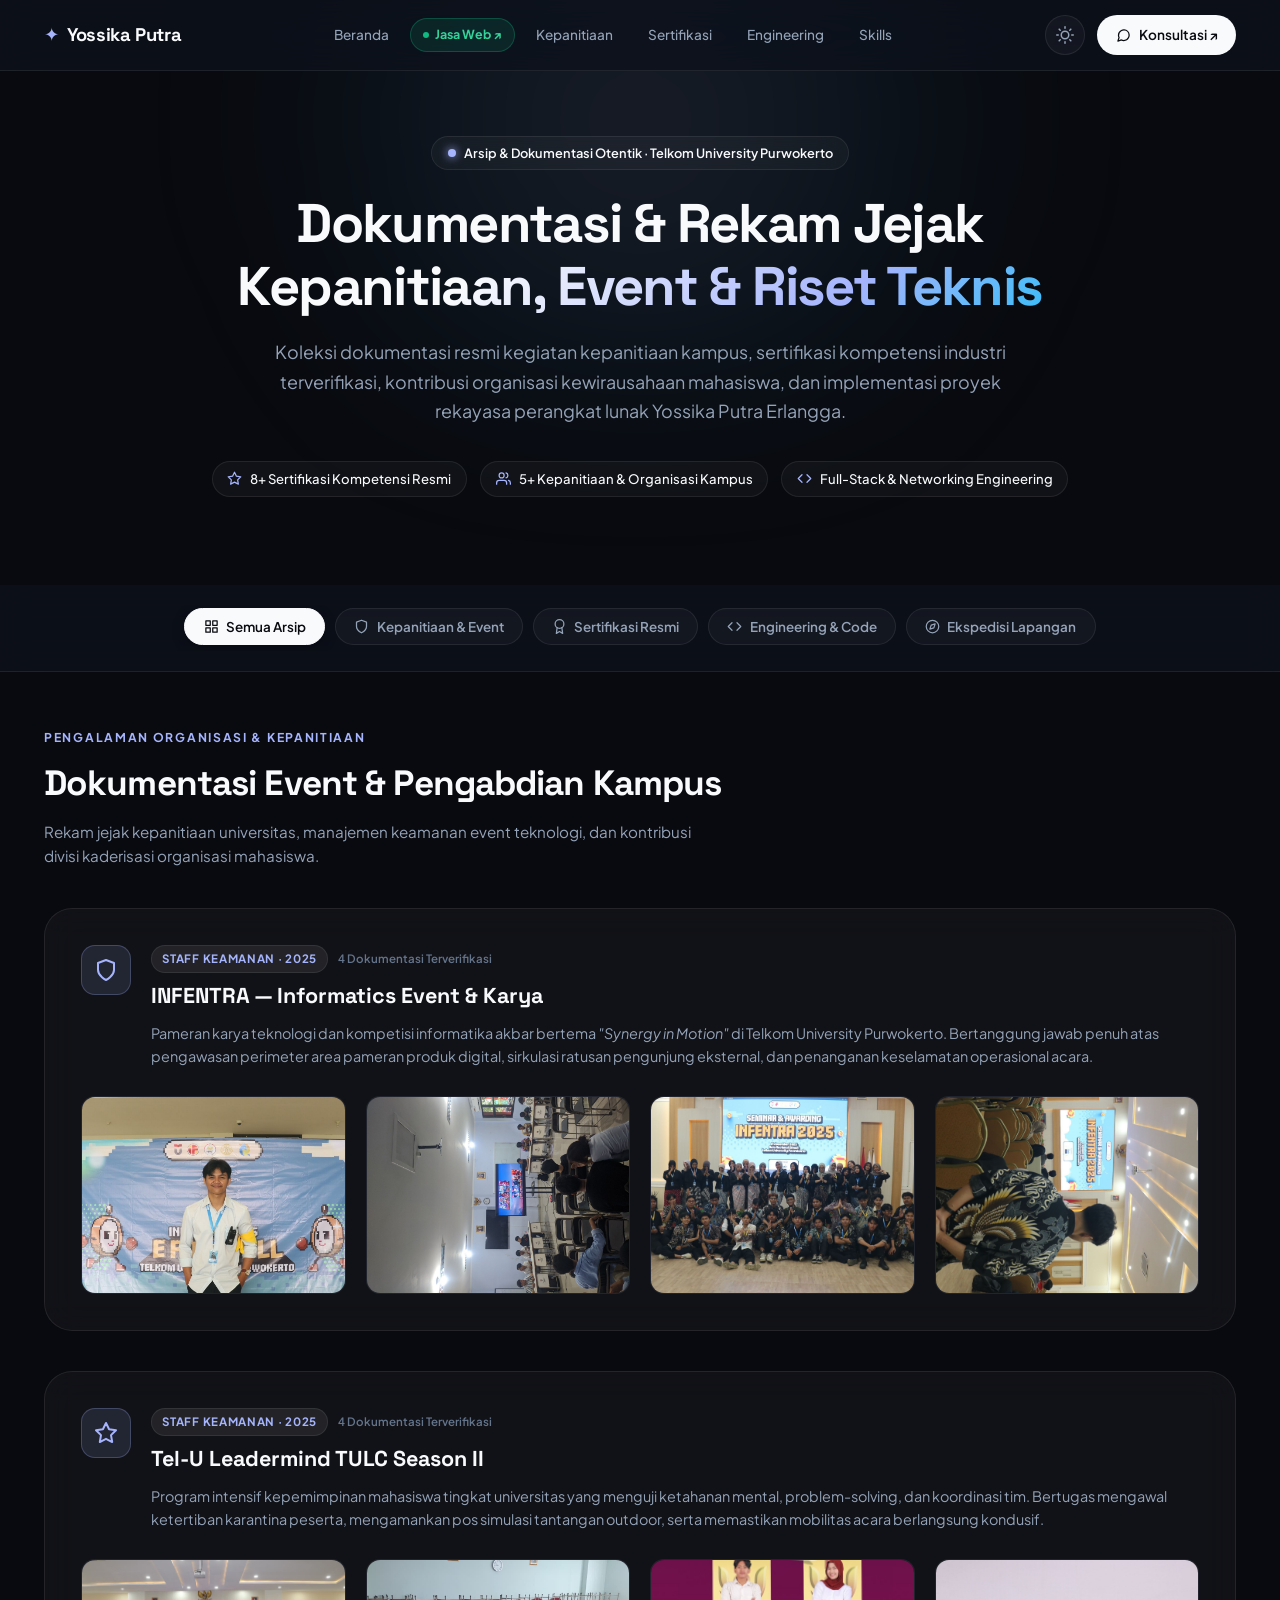
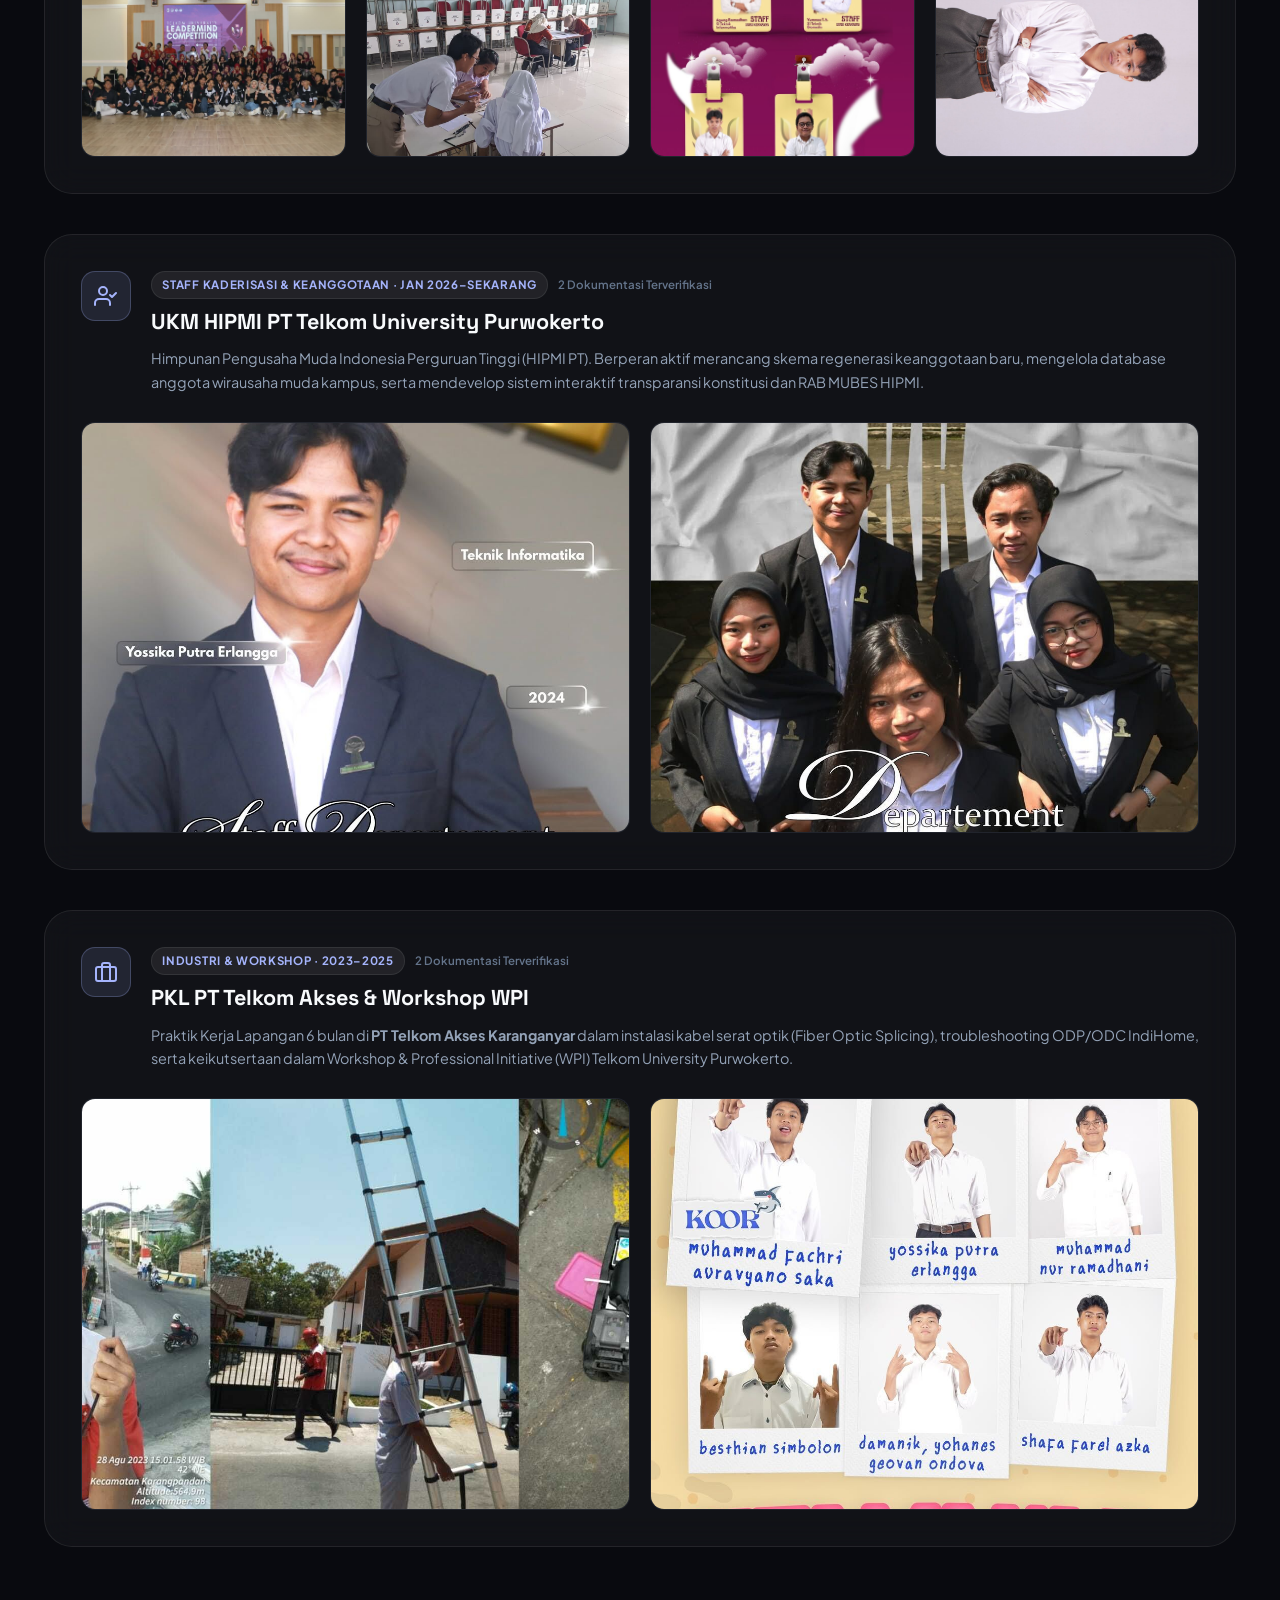
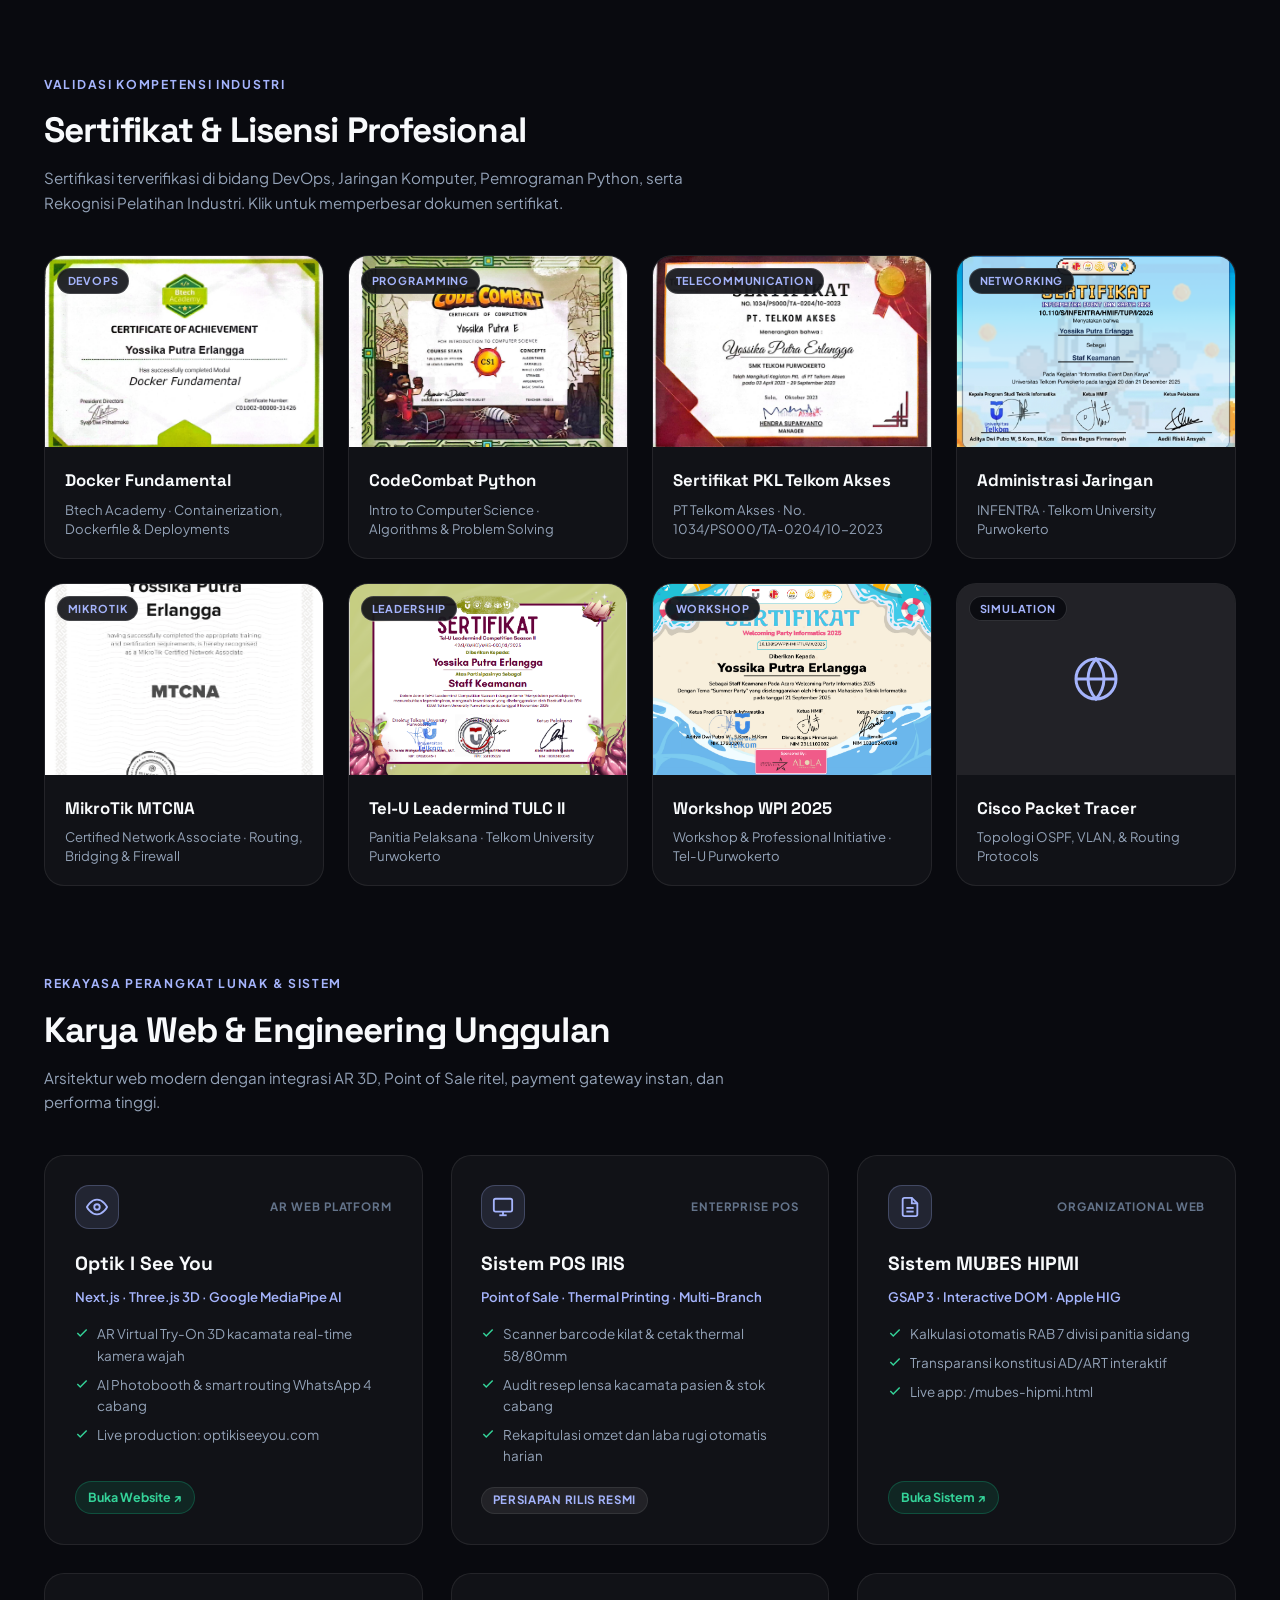
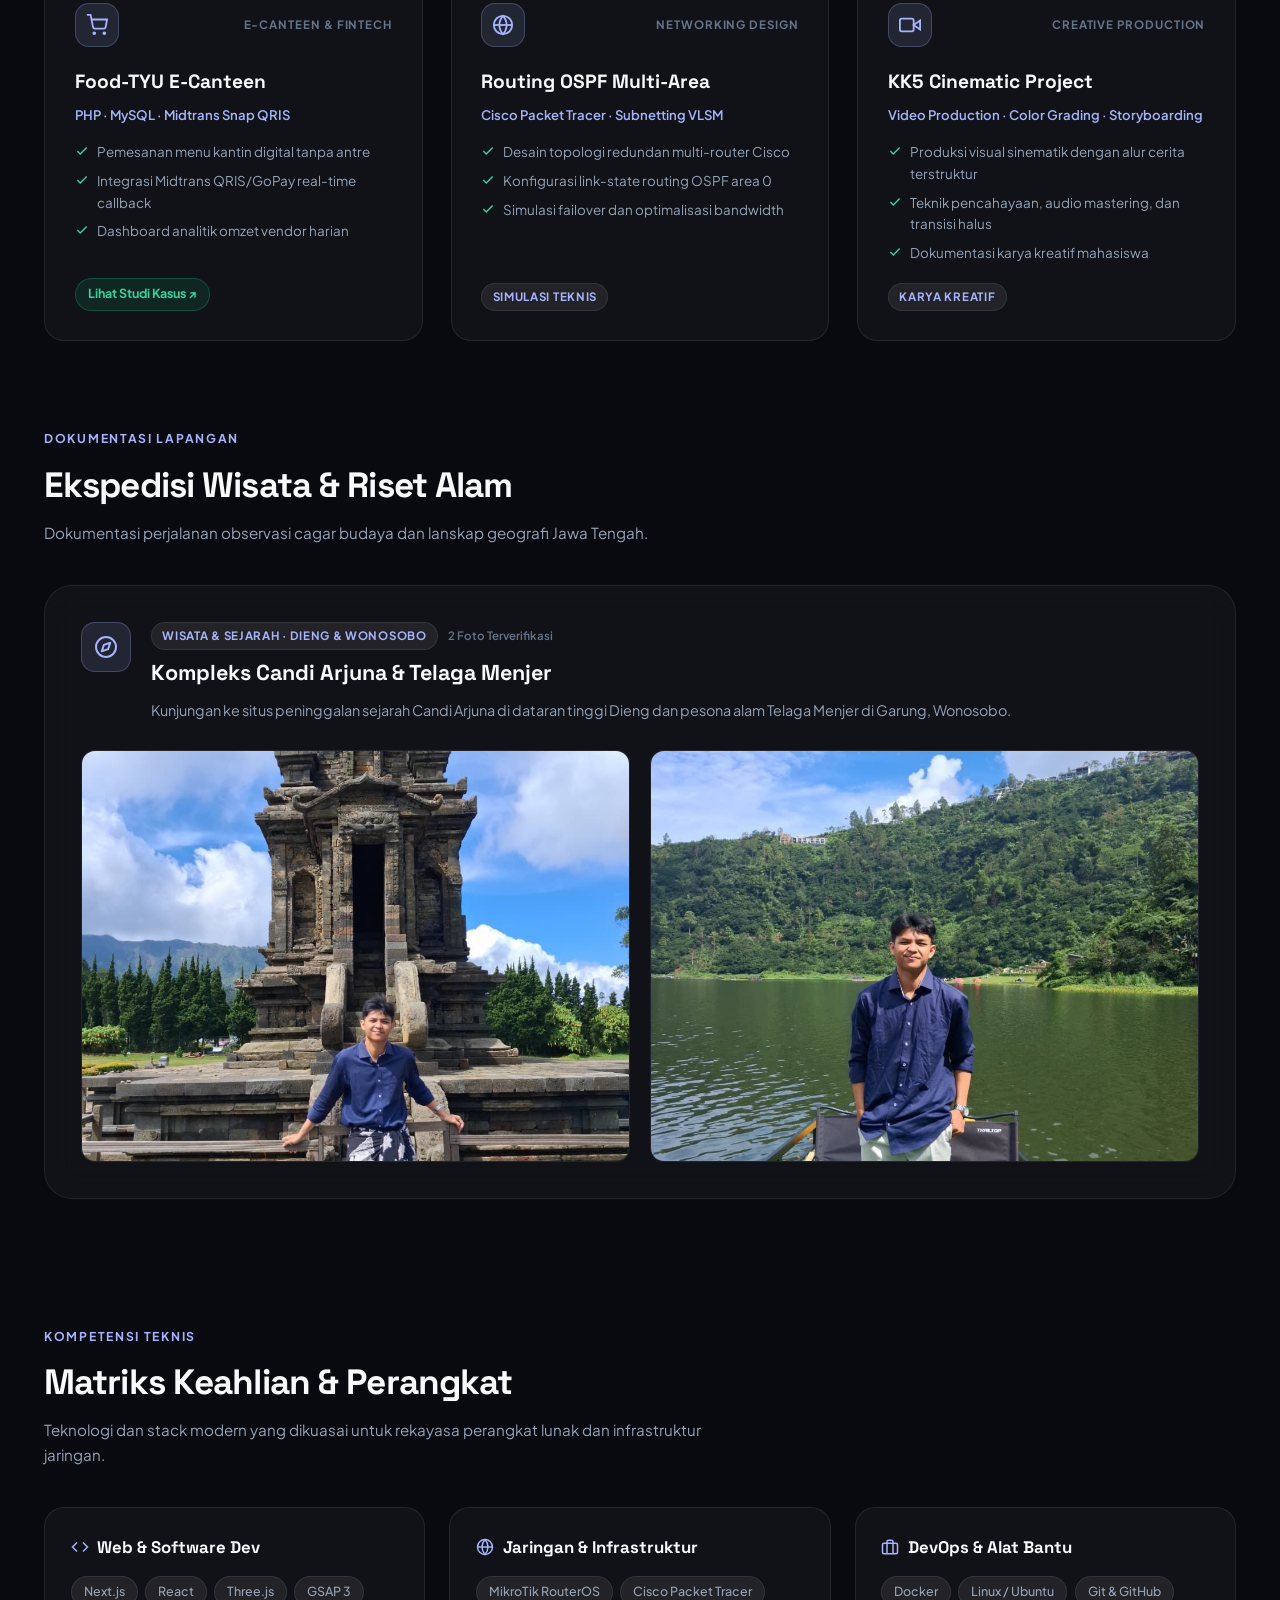
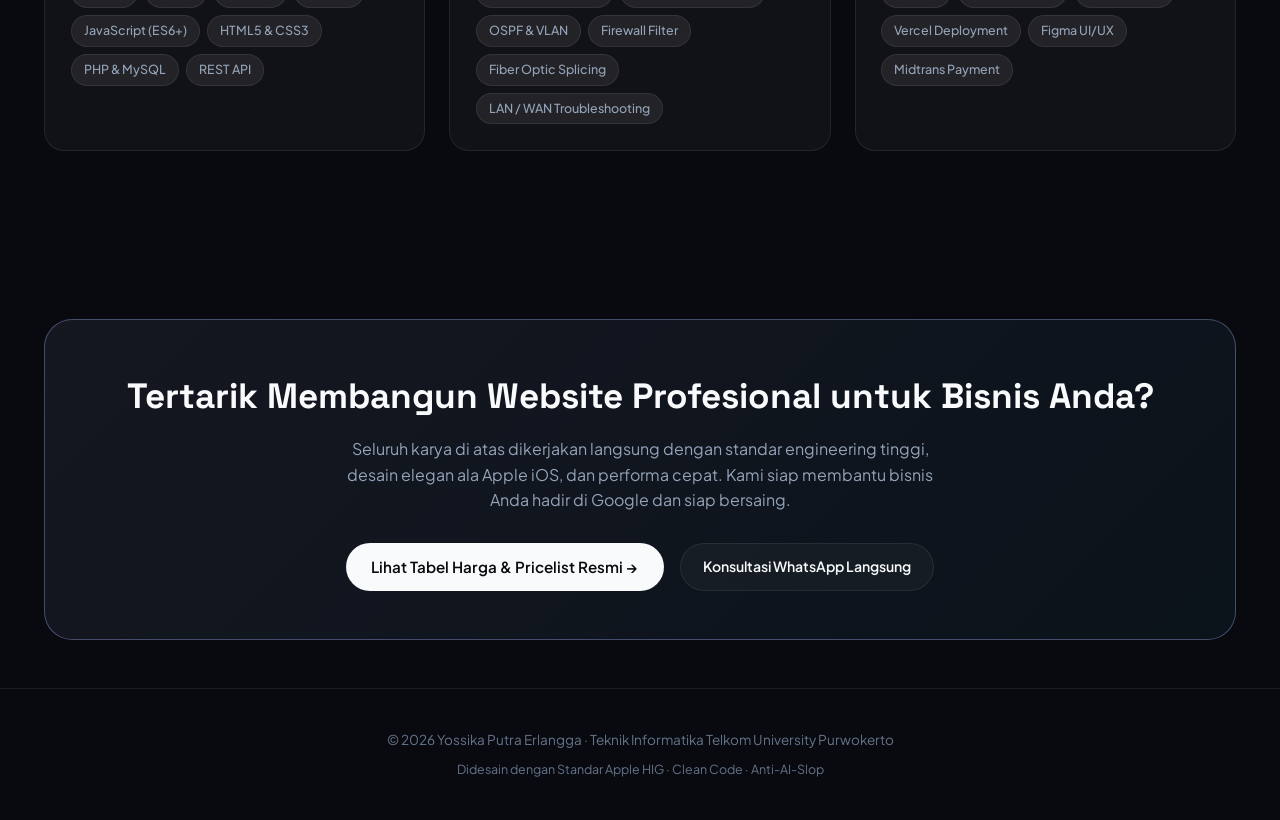
==== dokumentasi/index.html @ 41b0c0a9 "push" ====
<!DOCTYPE html>
<html lang="id" data-theme="dark">
<head>
  <meta charset="UTF-8">
  <meta name="viewport" content="width=device-width, initial-scale=1.0">
  <title>Dokumentasi &amp; Arsip Resmi | Yossika Putra Erlangga</title>
  <meta name="description" content="Dokumentasi resmi, arsip kepanitiaan kampus, sertifikasi kompetensi industri, dan implementasi rekayasa sistem oleh Yossika Putra Erlangga - Mahasiswa Teknik Informatika Telkom University Purwokerto.">
  <meta name="author" content="Yossika Putra Erlangga">
  <meta name="robots" content="index, follow">
  <link rel="canonical" href="https://yossikaputra.my.id/dokumentasi">

  <!-- Open Graph & Social Cards -->
  <meta property="og:type" content="website">
  <meta property="og:url" content="https://yossikaputra.my.id/dokumentasi">
  <meta property="og:title" content="Dokumentasi &amp; Arsip Resmi | Yossika Putra Erlangga">
  <meta property="og:description" content="Rekam jejak otentik kepanitiaan universitas, sertifikasi kompetensi, dan rekayasa perangkat lunak berstandar Apple UI/UX.">
  <meta property="og:image" content="https://yossikaputra.my.id/assets/img/FOTO%20JAS%20FRESH.jpeg">
  <meta name="theme-color" content="#090a0f">

  <!-- Apple Touch & Favicons -->
  <link rel="icon" type="image/x-icon" href="/favicon.ico">
  <link rel="apple-touch-icon" sizes="180x180" href="/apple-touch-icon.png">

  <!-- Typography: Plus Jakarta Sans & Space Grotesk -->
  <link rel="preconnect" href="https://fonts.googleapis.com">
  <link rel="preconnect" href="https://fonts.gstatic.com" crossorigin>
  <link href="https://fonts.googleapis.com/css2?family=Plus+Jakarta+Sans:ital,wght@0,300;0,400;0,500;0,600;0,700;0,800;1,400&family=Space+Grotesk:wght@500;600;700&display=swap" rel="stylesheet">

  <!-- External GSAP for Apple-standard fluid animations -->
  <script src="https://cdnjs.cloudflare.com/ajax/libs/gsap/3.12.5/gsap.min.js" defer></script>
  <script src="https://cdnjs.cloudflare.com/ajax/libs/gsap/3.12.5/ScrollTrigger.min.js" defer></script>

  <style>
    /* ════ APPLE HIG DESIGN SYSTEM ════ */
    :root {
      --bg: #090a0f;
      --bg-surface: #0e111a;
      --surface-card: rgba(255, 255, 255, 0.035);
      --surface-hover: rgba(255, 255, 255, 0.07);
      --surface-glass: rgba(14, 17, 26, 0.78);
      --border: rgba(255, 255, 255, 0.08);
      --border-hover: rgba(165, 180, 252, 0.35);
      --text-primary: #f8fafc;
      --text-muted: #94a3b8;
      --text-dim: #64748b;
      --accent: #a5b4fc;
      --accent-dim: #818cf8;
      --accent-subtle: rgba(165, 180, 252, 0.12);
      --cyan: #38bdf8;
      --green: #34d399;
      --font-main: 'Plus Jakarta Sans', system-ui, -apple-system, sans-serif;
      --font-display: 'Space Grotesk', var(--font-main);
      --radius-sm: 8px;
      --radius-md: 14px;
      --radius-lg: 20px;
      --radius-xl: 28px;
      --radius-full: 9999px;
      --shadow-glass: 0 12px 36px -8px rgba(0, 0, 0, 0.45);
      --transition: 0.28s cubic-bezier(0.16, 1, 0.3, 1);
    }

    [data-theme="light"] {
      --bg: #f8fafc;
      --bg-surface: #f1f5f9;
      --surface-card: rgba(255, 255, 255, 0.82);
      --surface-hover: rgba(255, 255, 255, 0.95);
      --surface-glass: rgba(248, 250, 252, 0.85);
      --border: rgba(15, 23, 42, 0.08);
      --border-hover: rgba(99, 102, 241, 0.35);
      --text-primary: #0f172a;
      --text-muted: #475569;
      --text-dim: #94a3b8;
      --accent: #6366f1;
      --accent-dim: #4f46e5;
      --accent-subtle: rgba(99, 102, 241, 0.08);
      --cyan: #0284c7;
      --green: #059669;
      --shadow-glass: 0 12px 36px -8px rgba(15, 23, 42, 0.08);
    }

    *, *::before, *::after {
      box-sizing: border-box;
      margin: 0;
      padding: 0;
    }

    html {
      scroll-behavior: smooth;
      -webkit-text-size-adjust: 100%;
    }

    body {
      font-family: var(--font-main);
      background-color: var(--bg);
      color: var(--text-primary);
      line-height: 1.6;
      -webkit-font-smoothing: antialiased;
      -moz-osx-font-smoothing: grayscale;
      overflow-x: hidden;
      min-height: 100vh;
      position: relative;
    }

    /* Ambient Glow Mesh */
    .ambient-glow {
      position: fixed;
      top: -20%;
      left: 50%;
      transform: translateX(-50%);
      width: 1000px;
      height: 600px;
      background: radial-gradient(circle at center, rgba(165, 180, 252, 0.12) 0%, rgba(56, 189, 248, 0.06) 40%, transparent 70%);
      filter: blur(80px);
      pointer-events: none;
      z-index: 0;
    }

    .container {
      max-width: 1240px;
      margin: 0 auto;
      padding: 0 1.5rem;
      position: relative;
      z-index: 1;
    }

    /* ════ APPLE FROSTED NAVBAR ════ */
    .nav-header {
      position: fixed;
      top: 0;
      left: 0;
      right: 0;
      z-index: 100;
      background: var(--surface-glass);
      backdrop-filter: blur(20px) saturate(180%);
      -webkit-backdrop-filter: blur(20px) saturate(180%);
      border-bottom: 1px solid var(--border);
      transition: background var(--transition), border-color var(--transition);
    }

    .nav-inner {
      display: flex;
      align-items: center;
      justify-content: space-between;
      height: 70px;
    }

    .nav-brand {
      display: inline-flex;
      align-items: center;
      gap: 0.5rem;
      font-family: var(--font-display);
      font-weight: 700;
      font-size: 1.15rem;
      color: var(--text-primary);
      text-decoration: none;
      letter-spacing: -0.02em;
    }

    .nav-brand-sparkle {
      color: var(--accent);
      animation: pulseSparkle 3s ease-in-out infinite;
    }

    @keyframes pulseSparkle {
      0%, 100% { transform: scale(1); opacity: 0.8; }
      50% { transform: scale(1.2); opacity: 1; }
    }

    .nav-menu {
      display: flex;
      align-items: center;
      gap: 0.4rem;
      list-style: none;
    }

    .nav-link {
      display: inline-flex;
      align-items: center;
      gap: 0.4rem;
      padding: 0.5rem 0.9rem;
      font-size: 0.85rem;
      font-weight: 500;
      color: var(--text-muted);
      text-decoration: none;
      border-radius: var(--radius-full);
      transition: all var(--transition);
    }

    .nav-link:hover {
      color: var(--text-primary);
      background: var(--surface-hover);
    }

    .nav-link.active {
      color: var(--text-primary);
      background: var(--surface-hover);
      font-weight: 600;
    }

    .nav-jasa-pill {
      display: inline-flex;
      align-items: center;
      gap: 0.4rem;
      padding: 0.35rem 0.75rem;
      font-size: 0.78rem;
      font-weight: 700;
      border-radius: var(--radius-full);
      background: rgba(16, 185, 129, 0.12);
      border: 1px solid rgba(16, 185, 129, 0.28);
      color: #34d399;
      text-decoration: none;
      transition: all var(--transition);
    }

    .nav-jasa-pill:hover {
      background: rgba(16, 185, 129, 0.2);
      transform: translateY(-1px);
    }

    .nav-actions {
      display: flex;
      align-items: center;
      gap: 0.75rem;
    }

    .icon-btn {
      width: 40px;
      height: 40px;
      border-radius: var(--radius-full);
      background: var(--surface-card);
      border: 1px solid var(--border);
      color: var(--text-muted);
      display: flex;
      align-items: center;
      justify-content: center;
      cursor: pointer;
      transition: all var(--transition);
    }

    .icon-btn:hover {
      color: var(--text-primary);
      border-color: var(--border-hover);
      background: var(--surface-hover);
    }

    .btn-cta {
      display: inline-flex;
      align-items: center;
      gap: 0.5rem;
      padding: 0.55rem 1.15rem;
      font-size: 0.85rem;
      font-weight: 600;
      border-radius: var(--radius-full);
      background: var(--text-primary);
      color: var(--bg);
      text-decoration: none;
      transition: all var(--transition);
      white-space: nowrap;
    }

    .btn-cta:hover {
      opacity: 0.9;
      transform: translateY(-1px);
      box-shadow: 0 4px 14px rgba(0, 0, 0, 0.2);
    }

    .hamburger {
      display: none;
      width: 40px;
      height: 40px;
      border-radius: var(--radius-full);
      background: var(--surface-card);
      border: 1px solid var(--border);
      color: var(--text-primary);
      align-items: center;
      justify-content: center;
      cursor: pointer;
    }

    /* ════ HERO SECTION ════ */
    .doc-hero {
      padding: 8.5rem 0 3.5rem;
      text-align: center;
      position: relative;
    }

    .badge-pill {
      display: inline-flex;
      align-items: center;
      gap: 0.5rem;
      padding: 0.35rem 0.95rem;
      border-radius: var(--radius-full);
      background: var(--surface-card);
      border: 1px solid var(--border);
      font-size: 0.8rem;
      font-weight: 600;
      color: var(--text-primary);
      margin-bottom: 1.4rem;
      backdrop-filter: blur(12px);
    }

    .badge-dot {
      width: 8px;
      height: 8px;
      border-radius: 50%;
      background: var(--accent);
      box-shadow: 0 0 10px var(--accent);
    }

    .doc-title {
      font-family: var(--font-display);
      font-size: clamp(2.2rem, 4.5vw, 3.4rem);
      font-weight: 800;
      line-height: 1.15;
      letter-spacing: -0.03em;
      color: var(--text-primary);
      margin-bottom: 1.25rem;
      max-width: 900px;
      margin-inline: auto;
    }

    .doc-title-gradient {
      background: linear-gradient(135deg, var(--text-primary) 30%, var(--accent) 75%, var(--cyan) 100%);
      -webkit-background-clip: text;
      -webkit-text-fill-color: transparent;
    }

    .doc-sub {
      font-size: clamp(0.98rem, 1.8vw, 1.12rem);
      color: var(--text-muted);
      max-width: 760px;
      margin: 0 auto 2.2rem;
      line-height: 1.65;
    }

    .doc-stats {
      display: flex;
      flex-wrap: wrap;
      justify-content: center;
      gap: 0.85rem;
      margin-bottom: 2rem;
    }

    .doc-stat-pill {
      display: inline-flex;
      align-items: center;
      gap: 0.5rem;
      padding: 0.4rem 0.9rem;
      border-radius: var(--radius-full);
      background: var(--surface-card);
      border: 1px solid var(--border);
      font-size: 0.82rem;
      color: var(--text-primary);
      font-weight: 500;
    }

    .doc-stat-pill svg {
      color: var(--accent);
    }

    /* ════ SEGMENTED FILTER CONTROLS (APPLE STYLE) ════ */
    .filter-section {
      position: sticky;
      top: 70px;
      z-index: 80;
      background: var(--surface-glass);
      backdrop-filter: blur(20px) saturate(180%);
      -webkit-backdrop-filter: blur(20px) saturate(180%);
      border-bottom: 1px solid var(--border);
      padding: 1.25rem 0;
      margin-bottom: 3.5rem;
    }

    .filter-wrapper {
      display: flex;
      gap: 0.6rem;
      overflow-x: auto;
      padding: 0.2rem 0.2rem 0.4rem;
      scrollbar-width: none;
      -webkit-overflow-scrolling: touch;
      justify-content: center;
    }

    .filter-wrapper::-webkit-scrollbar {
      display: none;
    }

    .filter-tab {
      display: inline-flex;
      align-items: center;
      gap: 0.45rem;
      padding: 0.55rem 1.15rem;
      font-size: 0.84rem;
      font-weight: 600;
      border-radius: var(--radius-full);
      background: var(--surface-card);
      border: 1px solid var(--border);
      color: var(--text-muted);
      cursor: pointer;
      white-space: nowrap;
      transition: all var(--transition);
      font-family: inherit;
    }

    .filter-tab:hover {
      color: var(--text-primary);
      border-color: var(--border-hover);
      background: var(--surface-hover);
    }

    .filter-tab.active {
      background: var(--text-primary);
      color: var(--bg);
      border-color: var(--text-primary);
      box-shadow: 0 4px 14px rgba(0, 0, 0, 0.2);
    }

    .filter-tab svg {
      width: 15px;
      height: 15px;
    }

    /* ════ GALLERY & CARD SECTIONS ════ */
    .doc-section {
      padding-bottom: 5.5rem;
      scroll-margin-top: 140px;
    }

    .section-header {
      margin-bottom: 2.5rem;
    }

    .section-eyebrow {
      font-size: 0.76rem;
      font-weight: 700;
      letter-spacing: 0.14em;
      text-transform: uppercase;
      color: var(--accent);
      margin-bottom: 0.5rem;
      display: block;
    }

    .section-title {
      font-family: var(--font-display);
      font-size: clamp(1.65rem, 3vw, 2.2rem);
      font-weight: 800;
      color: var(--text-primary);
      letter-spacing: -0.025em;
      margin-bottom: 0.5rem;
    }

    .section-sub {
      font-size: 0.95rem;
      color: var(--text-muted);
      max-width: 680px;
    }

    /* Activity Block Container */
    .activity-card {
      background: var(--surface-card);
      border: 1px solid var(--border);
      border-radius: var(--radius-xl);
      padding: 2.25rem;
      margin-bottom: 2.5rem;
      transition: border-color var(--transition), box-shadow var(--transition);
      backdrop-filter: blur(16px);
      -webkit-backdrop-filter: blur(16px);
    }

    .activity-card:hover {
      border-color: var(--border-hover);
      box-shadow: var(--shadow-glass);
    }

    .activity-header {
      display: flex;
      align-items: flex-start;
      gap: 1.25rem;
      margin-bottom: 1.75rem;
      position: relative;
    }

    .activity-icon-box {
      width: 50px;
      height: 50px;
      border-radius: var(--radius-md);
      background: var(--accent-subtle);
      border: 1px solid rgba(165, 180, 252, 0.25);
      display: flex;
      align-items: center;
      justify-content: center;
      color: var(--accent);
      flex-shrink: 0;
    }

    .activity-meta {
      flex-grow: 1;
    }

    .activity-tag-row {
      display: flex;
      flex-wrap: wrap;
      align-items: center;
      gap: 0.6rem;
      margin-bottom: 0.4rem;
    }

    .activity-role-pill {
      font-size: 0.72rem;
      font-weight: 700;
      padding: 0.22rem 0.65rem;
      border-radius: var(--radius-full);
      background: var(--surface-hover);
      border: 1px solid var(--border);
      color: var(--accent);
      text-transform: uppercase;
      letter-spacing: 0.06em;
    }

    .activity-count-pill {
      font-size: 0.72rem;
      font-weight: 600;
      color: var(--text-dim);
      font-variant-numeric: tabular-nums;
    }

    .activity-title {
      font-family: var(--font-display);
      font-size: 1.35rem;
      font-weight: 800;
      color: var(--text-primary);
      margin-bottom: 0.5rem;
    }

    .activity-desc {
      font-size: 0.9rem;
      color: var(--text-muted);
      line-height: 1.6;
    }

    /* Photo Grid inside Activity */
    .photo-grid {
      display: grid;
      grid-template-columns: repeat(4, 1fr);
      gap: 1.25rem;
    }

    .photo-grid-2 {
      grid-template-columns: repeat(2, 1fr);
    }

    .photo-card {
      position: relative;
      border-radius: var(--radius-md);
      overflow: hidden;
      aspect-ratio: 4 / 3;
      background: var(--bg-surface);
      cursor: zoom-in;
      border: 1px solid var(--border);
      transition: transform var(--transition), border-color var(--transition);
    }

    .photo-card:hover {
      transform: translateY(-3px) scale(1.015);
      border-color: var(--border-hover);
    }

    .photo-card img {
      width: 100%;
      height: 100%;
      object-fit: cover;
      display: block;
      transition: transform 0.4s ease;
    }

    .photo-card:hover img {
      transform: scale(1.05);
    }

    .photo-overlay {
      position: absolute;
      inset: 0;
      background: linear-gradient(to top, rgba(9, 10, 15, 0.85) 0%, rgba(9, 10, 15, 0.2) 40%, transparent 100%);
      display: flex;
      flex-direction: column;
      justify-content: flex-end;
      padding: 0.85rem;
      opacity: 0;
      transition: opacity var(--transition);
    }

    .photo-card:hover .photo-overlay {
      opacity: 1;
    }

    .photo-label {
      font-size: 0.78rem;
      font-weight: 600;
      color: #ffffff;
      display: flex;
      align-items: center;
      gap: 0.4rem;
    }

    /* ════ CERTIFICATES GRID ════ */
    .cert-grid {
      display: grid;
      grid-template-columns: repeat(4, 1fr);
      gap: 1.5rem;
    }

    .cert-card {
      background: var(--surface-card);
      border: 1px solid var(--border);
      border-radius: var(--radius-lg);
      overflow: hidden;
      display: flex;
      flex-direction: column;
      transition: transform var(--transition), border-color var(--transition), box-shadow var(--transition);
      cursor: zoom-in;
    }

    .cert-card:hover {
      transform: translateY(-4px);
      border-color: var(--border-hover);
      box-shadow: var(--shadow-glass);
    }

    .cert-img-wrap {
      aspect-ratio: 16 / 11;
      background: var(--bg-surface);
      overflow: hidden;
      position: relative;
    }

    .cert-img-wrap img {
      width: 100%;
      height: 100%;
      object-fit: cover;
      display: block;
      transition: transform 0.4s ease;
    }

    .cert-card:hover .cert-img-wrap img {
      transform: scale(1.04);
    }

    .cert-badge {
      position: absolute;
      top: 0.75rem;
      left: 0.75rem;
      font-size: 0.68rem;
      font-weight: 700;
      padding: 0.2rem 0.6rem;
      border-radius: var(--radius-full);
      background: rgba(9, 10, 15, 0.88);
      backdrop-filter: blur(10px);
      border: 1px solid rgba(255, 255, 255, 0.15);
      color: var(--accent);
      text-transform: uppercase;
      letter-spacing: 0.08em;
    }

    .cert-body {
      padding: 1.25rem;
      display: flex;
      flex-direction: column;
      flex-grow: 1;
    }

    .cert-title {
      font-family: var(--font-display);
      font-size: 1.05rem;
      font-weight: 700;
      color: var(--text-primary);
      margin-bottom: 0.35rem;
    }

    .cert-issuer {
      font-size: 0.82rem;
      color: var(--text-muted);
      line-height: 1.45;
    }

    /* ════ TECHNICAL PROJECTS GRID ════ */
    .project-grid {
      display: grid;
      grid-template-columns: repeat(3, 1fr);
      gap: 1.75rem;
    }

    .proj-card {
      background: var(--surface-card);
      border: 1px solid var(--border);
      border-radius: var(--radius-lg);
      padding: 1.85rem;
      display: flex;
      flex-direction: column;
      transition: all var(--transition);
    }

    .proj-card:hover {
      transform: translateY(-4px);
      border-color: var(--border-hover);
      box-shadow: var(--shadow-glass);
    }

    .proj-top {
      display: flex;
      align-items: center;
      justify-content: space-between;
      margin-bottom: 1.25rem;
    }

    .proj-icon-box {
      width: 44px;
      height: 44px;
      border-radius: var(--radius-md);
      background: var(--accent-subtle);
      border: 1px solid rgba(165, 180, 252, 0.25);
      display: flex;
      align-items: center;
      justify-content: center;
      color: var(--accent);
    }

    .proj-category {
      font-size: 0.72rem;
      font-weight: 700;
      text-transform: uppercase;
      letter-spacing: 0.08em;
      color: var(--text-dim);
    }

    .proj-title {
      font-family: var(--font-display);
      font-size: 1.2rem;
      font-weight: 800;
      color: var(--text-primary);
      margin-bottom: 0.4rem;
    }

    .proj-meta {
      font-size: 0.82rem;
      color: var(--accent);
      margin-bottom: 1rem;
      font-weight: 600;
    }

    .proj-bullets {
      list-style: none;
      padding: 0;
      margin: 0 0 1.25rem 0;
      display: flex;
      flex-direction: column;
      gap: 0.45rem;
      font-size: 0.84rem;
      color: var(--text-muted);
      flex-grow: 1;
    }

    .proj-bullet-item {
      display: flex;
      align-items: flex-start;
      gap: 0.5rem;
    }

    .proj-bullet-item svg {
      color: var(--green);
      flex-shrink: 0;
      margin-top: 3px;
    }

    /* ════ SKILLS MATRIX ════ */
    .skills-grid {
      display: grid;
      grid-template-columns: repeat(3, 1fr);
      gap: 1.5rem;
    }

    .skill-card {
      background: var(--surface-card);
      border: 1px solid var(--border);
      border-radius: var(--radius-lg);
      padding: 1.6rem;
    }

    .skill-card-title {
      font-family: var(--font-display);
      font-size: 1.05rem;
      font-weight: 700;
      color: var(--text-primary);
      margin-bottom: 1rem;
      display: flex;
      align-items: center;
      gap: 0.55rem;
    }

    .skill-card-title svg {
      color: var(--accent);
    }

    .skill-tags {
      display: flex;
      flex-wrap: wrap;
      gap: 0.45rem;
    }

    .skill-tag {
      font-size: 0.78rem;
      font-weight: 500;
      padding: 0.3rem 0.75rem;
      border-radius: var(--radius-full);
      background: var(--surface-hover);
      border: 1px solid var(--border);
      color: var(--text-muted);
      transition: all var(--transition);
    }

    .skill-tag:hover {
      color: var(--text-primary);
      border-color: var(--border-hover);
    }

    /* ════ BOTTOM CROSS-PROMOTION / CTA ════ */
    .cta-banner {
      margin: 5rem 0 3rem;
      background: linear-gradient(135deg, rgba(165, 180, 252, 0.08) 0%, rgba(56, 189, 248, 0.05) 100%);
      border: 1px solid var(--border-hover);
      border-radius: var(--radius-xl);
      padding: 3rem 2.5rem;
      text-align: center;
      position: relative;
      overflow: hidden;
    }

    .cta-banner-title {
      font-family: var(--font-display);
      font-size: clamp(1.6rem, 3vw, 2.2rem);
      font-weight: 800;
      color: var(--text-primary);
      margin-bottom: 0.75rem;
    }

    .cta-banner-desc {
      font-size: 1rem;
      color: var(--text-muted);
      max-width: 620px;
      margin: 0 auto 1.85rem;
      line-height: 1.6;
    }

    .cta-banner-actions {
      display: flex;
      flex-wrap: wrap;
      justify-content: center;
      gap: 1rem;
    }

    .btn-secondary {
      display: inline-flex;
      align-items: center;
      gap: 0.5rem;
      padding: 0.7rem 1.4rem;
      font-size: 0.88rem;
      font-weight: 600;
      border-radius: var(--radius-full);
      background: var(--surface-card);
      border: 1px solid var(--border);
      color: var(--text-primary);
      text-decoration: none;
      transition: all var(--transition);
    }

    .btn-secondary:hover {
      background: var(--surface-hover);
      border-color: var(--border-hover);
    }

    /* ════ LIGHTBOX MODAL (APPLE STYLE) ════ */
    .lightbox-modal {
      position: fixed;
      inset: 0;
      z-index: 9999;
      background: rgba(9, 10, 15, 0.92);
      backdrop-filter: blur(16px);
      -webkit-backdrop-filter: blur(16px);
      display: none;
      align-items: center;
      justify-content: center;
      padding: 1.5rem;
      opacity: 0;
      transition: opacity 0.25s ease;
    }

    .lightbox-modal.active {
      display: flex;
      opacity: 1;
    }

    .lightbox-content {
      position: relative;
      max-width: 90vw;
      max-height: 88vh;
      display: flex;
      flex-direction: column;
      align-items: center;
    }

    .lightbox-img {
      max-width: 100%;
      max-height: 80vh;
      object-fit: contain;
      border-radius: var(--radius-md);
      box-shadow: 0 25px 60px rgba(0, 0, 0, 0.6);
      border: 1px solid var(--border);
    }

    .lightbox-caption {
      margin-top: 1rem;
      font-size: 0.88rem;
      color: var(--text-primary);
      text-align: center;
      font-weight: 500;
    }

    .lightbox-close-btn {
      position: absolute;
      top: -3rem;
      right: 0;
      width: 40px;
      height: 40px;
      border-radius: var(--radius-full);
      background: rgba(255, 255, 255, 0.12);
      border: 1px solid rgba(255, 255, 255, 0.2);
      color: #ffffff;
      display: flex;
      align-items: center;
      justify-content: center;
      cursor: pointer;
      transition: all var(--transition);
    }

    .lightbox-close-btn:hover {
      background: rgba(255, 255, 255, 0.25);
      transform: scale(1.05);
    }

    /* ════ FOOTER ════ */
    .site-footer {
      border-top: 1px solid var(--border);
      padding: 2.5rem 0;
      text-align: center;
      color: var(--text-dim);
      font-size: 0.85rem;
    }

    .footer-inner {
      display: flex;
      flex-direction: column;
      align-items: center;
      gap: 0.6rem;
    }

    /* ════ RESPONSIVE BREAKPOINTS ════ */
    @media (max-width: 1024px) {
      .cert-grid {
        grid-template-columns: repeat(2, 1fr);
      }
      .project-grid {
        grid-template-columns: repeat(2, 1fr);
      }
      .skills-grid {
        grid-template-columns: repeat(2, 1fr);
      }
      .photo-grid {
        grid-template-columns: repeat(2, 1fr);
      }
    }

    @media (max-width: 768px) {
      .hamburger {
        display: flex;
      }
      .nav-menu {
        display: none;
        position: absolute;
        top: 70px;
        left: 0;
        right: 0;
        background: var(--bg-surface);
        border-bottom: 1px solid var(--border);
        flex-direction: column;
        padding: 1.25rem;
        gap: 0.5rem;
      }
      .nav-menu.open {
        display: flex;
      }
      .filter-wrapper {
        justify-content: flex-start;
      }
      .cert-grid {
        grid-template-columns: 1fr;
      }
      .project-grid {
        grid-template-columns: 1fr;
      }
      .skills-grid {
        grid-template-columns: 1fr;
      }
      .photo-grid {
        grid-template-columns: 1fr;
      }
      .photo-grid-2 {
        grid-template-columns: 1fr;
      }
      .activity-card {
        padding: 1.5rem;
      }
      .activity-header {
        flex-direction: column;
      }
    }
  </style>
</head>

<body>
  <!-- Ambient background glow -->
  <div class="ambient-glow" aria-hidden="true"></div>

  <!-- ════ HEADER / NAVBAR ════ -->
  <header class="nav-header">
    <div class="container nav-inner">
      <a href="/" class="nav-brand" aria-label="Kembali ke Beranda Yossika Putra">
        <span class="nav-brand-sparkle">✦</span> Yossika Putra
      </a>

      <nav>
        <ul class="nav-menu" id="navMenu">
          <li><a href="/" class="nav-link">Beranda</a></li>
          <li><a href="/jasa" class="nav-jasa-pill"><span style="width:6px;height:6px;border-radius:50%;background:#10b981;display:inline-block;"></span> Jasa Web ↗</a></li>
          <li><a href="#kegiatan" class="nav-link">Kepanitiaan</a></li>
          <li><a href="#sertifikat" class="nav-link">Sertifikasi</a></li>
          <li><a href="#projects" class="nav-link">Engineering</a></li>
          <li><a href="#skills" class="nav-link">Skills</a></li>
        </ul>
      </nav>

      <div class="nav-actions">
        <button id="themeToggleBtn" class="icon-btn" aria-label="Ganti Tema">
          <svg width="18" height="18" viewBox="0 0 24 24" fill="none" stroke="currentColor" stroke-width="2" stroke-linecap="round" stroke-linejoin="round"><path d="M21 12.79A9 9 0 1 1 11.21 3 7 7 0 0 0 21 12.79z"></path></svg>
        </button>
        <a href="https://wa.me/6287778683766?text=Halo%20Yossika,%20saya%20melihat%20halaman%20dokumentasi%20dan%20ingin%20konsultasi..." target="_blank" rel="noopener" class="btn-cta">
          <svg width="15" height="15" viewBox="0 0 24 24" fill="none" stroke="currentColor" stroke-width="2" stroke-linecap="round" stroke-linejoin="round"><path d="M21 11.5a8.38 8.38 0 0 1-.9 3.8 8.5 8.5 0 0 1-7.6 4.7 8.38 8.38 0 0 1-3.8-.9L3 21l1.9-5.7a8.38 8.38 0 0 1-.9-3.8 8.5 8.5 0 0 1 4.7-7.6 8.38 8.38 0 0 1 3.8-.9h.5a8.48 8.48 0 0 1 8 8v.5z"></path></svg>
          Konsultasi ↗
        </a>
        <button id="hamburgerBtn" class="hamburger" aria-label="Buka Menu Navigasi">
          <svg width="20" height="20" viewBox="0 0 24 24" fill="none" stroke="currentColor" stroke-width="2" stroke-linecap="round" stroke-linejoin="round"><line x1="3" y1="12" x2="21" y2="12"></line><line x1="3" y1="6" x2="21" y2="6"></line><line x1="3" y1="18" x2="21" y2="18"></line></svg>
        </button>
      </div>
    </div>
  </header>

  <main>
    <!-- ════ HERO ════ -->
    <section class="doc-hero">
      <div class="container">
        <div class="badge-pill">
          <span class="badge-dot"></span>
          <span>Arsip &amp; Dokumentasi Otentik · Telkom University Purwokerto</span>
        </div>

        <h1 class="doc-title">
          Dokumentasi &amp; Rekam Jejak <br>
          <span class="doc-title-gradient">Kepanitiaan, Event &amp; Riset Teknis</span>
        </h1>

        <p class="doc-sub">
          Koleksi dokumentasi resmi kegiatan kepanitiaan kampus, sertifikasi kompetensi industri terverifikasi, kontribusi organisasi kewirausahaan mahasiswa, dan implementasi proyek rekayasa perangkat lunak Yossika Putra Erlangga.
        </p>

        <div class="doc-stats">
          <span class="doc-stat-pill">
            <svg width="15" height="15" viewBox="0 0 24 24" fill="none" stroke="currentColor" stroke-width="2" stroke-linecap="round" stroke-linejoin="round"><path d="M12 2l3.09 6.26L22 9.27l-5 4.87 1.18 6.88L12 17.77l-6.18 3.25L7 14.14 2 9.27l6.91-1.01L12 2z"></path></svg>
            8+ Sertifikasi Kompetensi Resmi
          </span>
          <span class="doc-stat-pill">
            <svg width="15" height="15" viewBox="0 0 24 24" fill="none" stroke="currentColor" stroke-width="2" stroke-linecap="round" stroke-linejoin="round"><path d="M17 21v-2a4 4 0 0 0-4-4H5a4 4 0 0 0-4 4v2"></path><circle cx="9" cy="7" r="4"></circle><path d="M23 21v-2a4 4 0 0 0-3-3.87"></path><path d="M16 3.13a4 4 0 0 1 0 7.75"></path></svg>
            5+ Kepanitiaan &amp; Organisasi Kampus
          </span>
          <span class="doc-stat-pill">
            <svg width="15" height="15" viewBox="0 0 24 24" fill="none" stroke="currentColor" stroke-width="2" stroke-linecap="round" stroke-linejoin="round"><polyline points="16 18 22 12 16 6"></polyline><polyline points="8 6 2 12 8 18"></polyline></svg>
            Full-Stack &amp; Networking Engineering
          </span>
        </div>
      </div>
    </section>

    <!-- ════ INTERACTIVE FILTER TABS (APPLE HIG) ════ -->
    <section class="filter-section">
      <div class="container">
        <div class="filter-wrapper">
          <button class="filter-tab active" data-filter="all">
            <svg viewBox="0 0 24 24" fill="none" stroke="currentColor" stroke-width="2" stroke-linecap="round" stroke-linejoin="round"><rect x="3" y="3" width="7" height="7"></rect><rect x="14" y="3" width="7" height="7"></rect><rect x="14" y="14" width="7" height="7"></rect><rect x="3" y="14" width="7" height="7"></rect></svg>
            Semua Arsip
          </button>
          <button class="filter-tab" data-filter="kegiatan">
            <svg viewBox="0 0 24 24" fill="none" stroke="currentColor" stroke-width="2" stroke-linecap="round" stroke-linejoin="round"><path d="M12 22s8-4 8-10V5l-8-3-8 3v7c0 6 8 10 8 10z"></path></svg>
            Kepanitiaan &amp; Event
          </button>
          <button class="filter-tab" data-filter="sertifikat">
            <svg viewBox="0 0 24 24" fill="none" stroke="currentColor" stroke-width="2" stroke-linecap="round" stroke-linejoin="round"><circle cx="12" cy="8" r="7"></circle><polyline points="8.21 13.89 7 23 12 20 17 23 15.79 13.88"></polyline></svg>
            Sertifikasi Resmi
          </button>
          <button class="filter-tab" data-filter="projects">
            <svg viewBox="0 0 24 24" fill="none" stroke="currentColor" stroke-width="2" stroke-linecap="round" stroke-linejoin="round"><polyline points="16 18 22 12 16 6"></polyline><polyline points="8 6 2 12 8 18"></polyline></svg>
            Engineering &amp; Code
          </button>
          <button class="filter-tab" data-filter="ekspedisi">
            <svg viewBox="0 0 24 24" fill="none" stroke="currentColor" stroke-width="2" stroke-linecap="round" stroke-linejoin="round"><circle cx="12" cy="12" r="10"></circle><polygon points="16.24 7.76 14.12 14.12 7.76 16.24 9.88 9.88 16.24 7.76"></polygon></svg>
            Ekspedisi Lapangan
          </button>
        </div>
      </div>
    </section>

    <div class="container">

      <!-- ════ 1. KEPANITIAAN & EVENT ════ -->
      <section class="doc-section filterable-item" data-category="kegiatan" id="kegiatan">
        <div class="section-header">
          <span class="section-eyebrow">Pengalaman Organisasi &amp; Kepanitiaan</span>
          <h2 class="section-title">Dokumentasi Event &amp; Pengabdian Kampus</h2>
          <p class="section-sub">Rekam jejak kepanitiaan universitas, manajemen keamanan event teknologi, dan kontribusi divisi kaderisasi organisasi mahasiswa.</p>
        </div>

        <!-- 1. INFENTRA -->
        <article class="activity-card">
          <div class="activity-header">
            <div class="activity-icon-box">
              <svg width="24" height="24" viewBox="0 0 24 24" fill="none" stroke="currentColor" stroke-width="2" stroke-linecap="round" stroke-linejoin="round"><path d="M12 22s8-4 8-10V5l-8-3-8 3v7c0 6 8 10 8 10z"></path></svg>
            </div>
            <div class="activity-meta">
              <div class="activity-tag-row">
                <span class="activity-role-pill">Staff Keamanan · 2025</span>
                <span class="activity-count-pill">4 Dokumentasi Terverifikasi</span>
              </div>
              <h3 class="activity-title">INFENTRA — Informatics Event &amp; Karya</h3>
              <p class="activity-desc">Pameran karya teknologi dan kompetisi informatika akbar bertema <em>"Synergy in Motion"</em> di Telkom University Purwokerto. Bertanggung jawab penuh atas pengawasan perimeter area pameran produk digital, sirkulasi ratusan pengunjung eksternal, dan penanganan keselamatan operasional acara.</p>
            </div>
          </div>
          <div class="photo-grid">
            <div class="photo-card" onclick="openModal('/assets/img/foto kegiatan/01-INFENTRA/01-Dokumentasi.jpg', 'Dokumentasi Penugasan Staff Keamanan INFENTRA')">
              <img src="/assets/img/foto kegiatan/01-INFENTRA/01-Dokumentasi.jpg" alt="Dokumentasi Penugasan INFENTRA" loading="lazy">
              <div class="photo-overlay">
                <span class="photo-label"><svg width="14" height="14" viewBox="0 0 24 24" fill="none" stroke="currentColor" stroke-width="2"><circle cx="11" cy="11" r="8"></circle><line x1="21" y1="21" x2="16.65" y2="16.65"></line></svg> Koordinasi Keamanan</span>
              </div>
            </div>
            <div class="photo-card" onclick="openModal('/assets/img/foto kegiatan/01-INFENTRA/02-Dokumentasi-Kegiatan.jpg', 'Dokumentasi Alur Kegiatan Pameran Karya')">
              <img src="/assets/img/foto kegiatan/01-INFENTRA/02-Dokumentasi-Kegiatan.jpg" alt="Dokumentasi Kegiatan Pameran" loading="lazy">
              <div class="photo-overlay">
                <span class="photo-label"><svg width="14" height="14" viewBox="0 0 24 24" fill="none" stroke="currentColor" stroke-width="2"><circle cx="11" cy="11" r="8"></circle><line x1="21" y1="21" x2="16.65" y2="16.65"></line></svg> Sterilisasi Venue</span>
              </div>
            </div>
            <div class="photo-card" onclick="openModal('/assets/img/foto kegiatan/01-INFENTRA/03-Foto-Bersama.jpg', 'Foto Bersama Rekan Divisi Keamanan INFENTRA')">
              <img src="/assets/img/foto kegiatan/01-INFENTRA/03-Foto-Bersama.jpg" alt="Foto Bersama Divisi Keamanan" loading="lazy">
              <div class="photo-overlay">
                <span class="photo-label"><svg width="14" height="14" viewBox="0 0 24 24" fill="none" stroke="currentColor" stroke-width="2"><circle cx="11" cy="11" r="8"></circle><line x1="21" y1="21" x2="16.65" y2="16.65"></line></svg> Briefing Divisi</span>
              </div>
            </div>
            <div class="photo-card" onclick="openModal('/assets/img/foto kegiatan/01-INFENTRA/04-Group-Photo.jpg', 'Group Photo Panitia INFENTRA Tel-U Purwokerto')">
              <img src="/assets/img/foto kegiatan/01-INFENTRA/04-Group-Photo.jpg" alt="Group Photo Panitia INFENTRA" loading="lazy">
              <div class="photo-overlay">
                <span class="photo-label"><svg width="14" height="14" viewBox="0 0 24 24" fill="none" stroke="currentColor" stroke-width="2"><circle cx="11" cy="11" r="8"></circle><line x1="21" y1="21" x2="16.65" y2="16.65"></line></svg> Seluruh Panitia</span>
              </div>
            </div>
          </div>
        </article>

        <!-- 2. TULC -->
        <article class="activity-card">
          <div class="activity-header">
            <div class="activity-icon-box">
              <svg width="24" height="24" viewBox="0 0 24 24" fill="none" stroke="currentColor" stroke-width="2" stroke-linecap="round" stroke-linejoin="round"><polygon points="12 2 15.09 8.26 22 9.27 17 14.14 18.18 21.02 12 17.77 5.82 21.02 7 14.14 2 9.27 8.91 8.26 12 2"></polygon></svg>
            </div>
            <div class="activity-meta">
              <div class="activity-tag-row">
                <span class="activity-role-pill">Staff Keamanan · 2025</span>
                <span class="activity-count-pill">4 Dokumentasi Terverifikasi</span>
              </div>
              <h3 class="activity-title">Tel-U Leadermind TULC Season II</h3>
              <p class="activity-desc">Program intensif kepemimpinan mahasiswa tingkat universitas yang menguji ketahanan mental, problem-solving, dan koordinasi tim. Bertugas mengawal ketertiban karantina peserta, mengamankan pos simulasi tantangan outdoor, serta memastikan mobilitas acara berlangsung kondusif.</p>
            </div>
          </div>
          <div class="photo-grid">
            <div class="photo-card" onclick="openModal('/assets/img/foto kegiatan/02-TULC/01-Foto-Bersama.jpg', 'Foto Bersama Panitia TULC Season II')">
              <img src="/assets/img/foto kegiatan/02-TULC/01-Foto-Bersama.jpg" alt="Foto Bersama TULC Season II" loading="lazy">
              <div class="photo-overlay">
                <span class="photo-label"><svg width="14" height="14" viewBox="0 0 24 24" fill="none" stroke="currentColor" stroke-width="2"><circle cx="11" cy="11" r="8"></circle><line x1="21" y1="21" x2="16.65" y2="16.65"></line></svg> Panitia Inti TULC</span>
              </div>
            </div>
            <div class="photo-card" onclick="openModal('/assets/img/foto kegiatan/02-TULC/02-Kegiatan.jpg', 'Pengawasan Lapangan Simulasi Kepemimpinan')">
              <img src="/assets/img/foto kegiatan/02-TULC/02-Kegiatan.jpg" alt="Pengawasan Lapangan TULC" loading="lazy">
              <div class="photo-overlay">
                <span class="photo-label"><svg width="14" height="14" viewBox="0 0 24 24" fill="none" stroke="currentColor" stroke-width="2"><circle cx="11" cy="11" r="8"></circle><line x1="21" y1="21" x2="16.65" y2="16.65"></line></svg> Jalur Simulasi</span>
              </div>
            </div>
            <div class="photo-card" onclick="openModal('/assets/img/foto kegiatan/02-TULC/Feed Foto TULC.jpg', 'Publikasi Resmi Kegiatan TULC Season II')">
              <img src="/assets/img/foto kegiatan/02-TULC/Feed Foto TULC.jpg" alt="Publikasi Resmi TULC" loading="lazy">
              <div class="photo-overlay">
                <span class="photo-label"><svg width="14" height="14" viewBox="0 0 24 24" fill="none" stroke="currentColor" stroke-width="2"><circle cx="11" cy="11" r="8"></circle><line x1="21" y1="21" x2="16.65" y2="16.65"></line></svg> Rilis Feed Kampus</span>
              </div>
            </div>
            <div class="photo-card" onclick="openModal('/assets/img/foto kegiatan/02-TULC/YOSSIKA PUTRA ERLANGGA.JPG', 'Dokumentasi Personal Yossika Putra Penugasan TULC')">
              <img src="/assets/img/foto kegiatan/02-TULC/YOSSIKA PUTRA ERLANGGA.JPG" alt="Dokumentasi Personal Yossika" loading="lazy">
              <div class="photo-overlay">
                <span class="photo-label"><svg width="14" height="14" viewBox="0 0 24 24" fill="none" stroke="currentColor" stroke-width="2"><circle cx="11" cy="11" r="8"></circle><line x1="21" y1="21" x2="16.65" y2="16.65"></line></svg> ID Card &amp; Atribut</span>
              </div>
            </div>
          </div>
        </article>

        <!-- 3. HIPMI -->
        <article class="activity-card">
          <div class="activity-header">
            <div class="activity-icon-box">
              <svg width="24" height="24" viewBox="0 0 24 24" fill="none" stroke="currentColor" stroke-width="2" stroke-linecap="round" stroke-linejoin="round"><path d="M16 21v-2a4 4 0 0 0-4-4H5a4 4 0 0 0-4 4v2"></path><circle cx="9" cy="7" r="4"></circle><polyline points="16 11 18 13 22 9"></polyline></svg>
            </div>
            <div class="activity-meta">
              <div class="activity-tag-row">
                <span class="activity-role-pill">Staff Kaderisasi &amp; Keanggotaan · Jan 2026–Sekarang</span>
                <span class="activity-count-pill">2 Dokumentasi Terverifikasi</span>
              </div>
              <h3 class="activity-title">UKM HIPMI PT Telkom University Purwokerto</h3>
              <p class="activity-desc">Himpunan Pengusaha Muda Indonesia Perguruan Tinggi (HIPMI PT). Berperan aktif merancang skema regenerasi keanggotaan baru, mengelola database anggota wirausaha muda kampus, serta mendevelop sistem interaktif transparansi konstitusi dan RAB MUBES HIPMI.</p>
            </div>
          </div>
          <div class="photo-grid photo-grid-2">
            <div class="photo-card" onclick="openModal('/assets/img/foto kegiatan/06-HIPMI/Foto Profile Yossika-Kaderisasi dan Keanggotaan.jpg', 'Foto Profil Resmi Pengurus HIPMI PT Tel-U')">
              <img src="/assets/img/foto kegiatan/06-HIPMI/Foto Profile Yossika-Kaderisasi dan Keanggotaan.jpg" alt="Foto Profil Staff HIPMI" loading="lazy">
              <div class="photo-overlay">
                <span class="photo-label"><svg width="14" height="14" viewBox="0 0 24 24" fill="none" stroke="currentColor" stroke-width="2"><circle cx="11" cy="11" r="8"></circle><line x1="21" y1="21" x2="16.65" y2="16.65"></line></svg> Profil Pengurus</span>
              </div>
            </div>
            <div class="photo-card" onclick="openModal('/assets/img/foto kegiatan/06-HIPMI/FOTO DEPARTEMEN KADERISASI DAN KEANGGOTAAN.jpg', 'Foto Bersama Departemen OKK HIPMI PT Telkom University')">
              <img src="/assets/img/foto kegiatan/06-HIPMI/FOTO DEPARTEMEN KADERISASI DAN KEANGGOTAAN.jpg" alt="Departemen OKK HIPMI" loading="lazy">
              <div class="photo-overlay">
                <span class="photo-label"><svg width="14" height="14" viewBox="0 0 24 24" fill="none" stroke="currentColor" stroke-width="2"><circle cx="11" cy="11" r="8"></circle><line x1="21" y1="21" x2="16.65" y2="16.65"></line></svg> Departemen OKK</span>
              </div>
            </div>
          </div>
        </article>

        <!-- 4. WPI & TELKOM AKSES -->
        <article class="activity-card">
          <div class="activity-header">
            <div class="activity-icon-box">
              <svg width="24" height="24" viewBox="0 0 24 24" fill="none" stroke="currentColor" stroke-width="2" stroke-linecap="round" stroke-linejoin="round"><rect x="2" y="7" width="20" height="14" rx="2" ry="2"></rect><path d="M16 21V5a2 2 0 0 0-2-2h-4a2 2 0 0 0-2 2v16"></path></svg>
            </div>
            <div class="activity-meta">
              <div class="activity-tag-row">
                <span class="activity-role-pill">Industri &amp; Workshop · 2023–2025</span>
                <span class="activity-count-pill">2 Dokumentasi Terverifikasi</span>
              </div>
              <h3 class="activity-title">PKL PT Telkom Akses &amp; Workshop WPI</h3>
              <p class="activity-desc">Praktik Kerja Lapangan 6 bulan di <strong>PT Telkom Akses Karanganyar</strong> dalam instalasi kabel serat optik (Fiber Optic Splicing), troubleshooting ODP/ODC IndiHome, serta keikutsertaan dalam Workshop &amp; Professional Initiative (WPI) Telkom University Purwokerto.</p>
            </div>
          </div>
          <div class="photo-grid photo-grid-2">
            <div class="photo-card" onclick="openModal('/assets/img/foto kegiatan/03-PKL_Telkom/01-Dokumentasi-PKL.jpg', 'Dokumentasi Penugasan Lapangan PT Telkom Akses')">
              <img src="/assets/img/foto kegiatan/03-PKL_Telkom/01-Dokumentasi-PKL.jpg" alt="Dokumentasi PKL Telkom Akses" loading="lazy">
              <div class="photo-overlay">
                <span class="photo-label"><svg width="14" height="14" viewBox="0 0 24 24" fill="none" stroke="currentColor" stroke-width="2"><circle cx="11" cy="11" r="8"></circle><line x1="21" y1="21" x2="16.65" y2="16.65"></line></svg> Teknisi Serat Optik</span>
              </div>
            </div>
            <div class="photo-card" onclick="openModal('/assets/img/foto kegiatan/07-WPI/Feed Ig WPI.jpg', 'Workshop & Professional Initiative (WPI)')">
              <img src="/assets/img/foto kegiatan/07-WPI/Feed Ig WPI.jpg" alt="Workshop WPI" loading="lazy">
              <div class="photo-overlay">
                <span class="photo-label"><svg width="14" height="14" viewBox="0 0 24 24" fill="none" stroke="currentColor" stroke-width="2"><circle cx="11" cy="11" r="8"></circle><line x1="21" y1="21" x2="16.65" y2="16.65"></line></svg> Workshop WPI Tel-U</span>
              </div>
            </div>
          </div>
        </article>
      </section>

      <!-- ════ 2. SERTIFIKASI RESMI ════ -->
      <section class="doc-section filterable-item" data-category="sertifikat" id="sertifikat">
        <div class="section-header">
          <span class="section-eyebrow">Validasi Kompetensi Industri</span>
          <h2 class="section-title">Sertifikat &amp; Lisensi Profesional</h2>
          <p class="section-sub">Sertifikasi terverifikasi di bidang DevOps, Jaringan Komputer, Pemrograman Python, serta Rekognisi Pelatihan Industri. Klik untuk memperbesar dokumen sertifikat.</p>
        </div>

        <div class="cert-grid">
          <!-- Cert 1: Docker -->
          <article class="cert-card" onclick="openModal('/assets/sertifikat/CERTIFIKAT DOCKER.jpeg', 'Sertifikat Docker Fundamental — Btech Academy')">
            <div class="cert-img-wrap">
              <span class="cert-badge">DevOps</span>
              <img src="/assets/sertifikat/CERTIFIKAT DOCKER.jpeg" alt="Sertifikat Docker Fundamental" loading="lazy">
            </div>
            <div class="cert-body">
              <h3 class="cert-title">Docker Fundamental</h3>
              <p class="cert-issuer">Btech Academy · Containerization, Dockerfile &amp; Deployments</p>
            </div>
          </article>

          <!-- Cert 2: CodeCombat Python -->
          <article class="cert-card" onclick="openModal('/assets/sertifikat/CERTIFIKAT CODE COMBAT.jpeg', 'Sertifikat CodeCombat Python — Intro to Computer Science')">
            <div class="cert-img-wrap">
              <span class="cert-badge">Programming</span>
              <img src="/assets/sertifikat/CERTIFIKAT CODE COMBAT.jpeg" alt="Sertifikat CodeCombat Python" loading="lazy">
            </div>
            <div class="cert-body">
              <h3 class="cert-title">CodeCombat Python</h3>
              <p class="cert-issuer">Intro to Computer Science · Algorithms &amp; Problem Solving</p>
            </div>
          </article>

          <!-- Cert 3: PKL Telkom Akses -->
          <article class="cert-card" onclick="openModal('/assets/sertifikat/CERTIFIKAT PKL TELKOM AKSES.jpeg', 'Sertifikat Praktik Kerja Lapangan PT Telkom Akses (6 Bulan)')">
            <div class="cert-img-wrap">
              <span class="cert-badge">Telecommunication</span>
              <img src="/assets/sertifikat/CERTIFIKAT PKL TELKOM AKSES.jpeg" alt="Sertifikat PKL Telkom Akses" loading="lazy">
            </div>
            <div class="cert-body">
              <h3 class="cert-title">Sertifikat PKL Telkom Akses</h3>
              <p class="cert-issuer">PT Telkom Akses · No. 1034/PS000/TA-0204/10-2023</p>
            </div>
          </article>

          <!-- Cert 4: Administrasi Jaringan INFENTRA -->
          <article class="cert-card" onclick="openModal('/assets/sertifikat/CERTIFIKAT INFENTRA.png', 'Sertifikat Administrasi Jaringan — INFENTRA Tel-U')">
            <div class="cert-img-wrap">
              <span class="cert-badge">Networking</span>
              <img src="/assets/sertifikat/CERTIFIKAT INFENTRA.png" alt="Administrasi Jaringan INFENTRA" loading="lazy">
            </div>
            <div class="cert-body">
              <h3 class="cert-title">Administrasi Jaringan</h3>
              <p class="cert-issuer">INFENTRA · Telkom University Purwokerto</p>
            </div>
          </article>

          <!-- Cert 5: MikroTik MTCNA -->
          <article class="cert-card" onclick="openModal('/assets/sertifikat/SERTIFIKAT MTCNA.jpg', 'Sertifikat MikroTik Certified Network Associate (MTCNA)')">
            <div class="cert-img-wrap">
              <span class="cert-badge">MikroTik</span>
              <img src="/assets/sertifikat/SERTIFIKAT MTCNA.jpg" alt="MikroTik MTCNA" loading="lazy">
            </div>
            <div class="cert-body">
              <h3 class="cert-title">MikroTik MTCNA</h3>
              <p class="cert-issuer">Certified Network Associate · Routing, Bridging &amp; Firewall</p>
            </div>
          </article>

          <!-- Cert 6: TULC -->
          <article class="cert-card" onclick="openModal('/assets/sertifikat/CERTIFIKAT TULC.png', 'Sertifikat Kepanitiaan Tel-U Leadermind TULC Season II')">
            <div class="cert-img-wrap">
              <span class="cert-badge">Leadership</span>
              <img src="/assets/sertifikat/CERTIFIKAT TULC.png" alt="Sertifikat TULC" loading="lazy">
            </div>
            <div class="cert-body">
              <h3 class="cert-title">Tel-U Leadermind TULC II</h3>
              <p class="cert-issuer">Panitia Pelaksana · Telkom University Purwokerto</p>
            </div>
          </article>

          <!-- Cert 7: WPI -->
          <article class="cert-card" onclick="openModal('/assets/sertifikat/SERTIFIKAT WPI.png', 'Sertifikat Workshop & Professional Initiative (WPI)')">
            <div class="cert-img-wrap">
              <span class="cert-badge">Workshop</span>
              <img src="/assets/sertifikat/SERTIFIKAT WPI.png" alt="Sertifikat WPI" loading="lazy">
            </div>
            <div class="cert-body">
              <h3 class="cert-title">Workshop WPI 2025</h3>
              <p class="cert-issuer">Workshop &amp; Professional Initiative · Tel-U Purwokerto</p>
            </div>
          </article>

          <!-- Cert 8: Cisco Packet Tracer -->
          <article class="cert-card" style="cursor:default;">
            <div class="cert-img-wrap" style="display:flex;align-items:center;justify-content:center;background:var(--surface-hover);">
              <span class="cert-badge">Simulation</span>
              <svg width="48" height="48" viewBox="0 0 24 24" fill="none" stroke="currentColor" stroke-width="1.5" style="color:var(--accent);"><circle cx="12" cy="12" r="10"></circle><line x1="2" y1="12" x2="22" y2="12"></line><path d="M12 2a15.3 15.3 0 0 1 4 10 15.3 15.3 0 0 1-4 10 15.3 15.3 0 0 1-4-10 15.3 15.3 0 0 1 4-10z"></path></svg>
            </div>
            <div class="cert-body">
              <h3 class="cert-title">Cisco Packet Tracer</h3>
              <p class="cert-issuer">Topologi OSPF, VLAN, &amp; Routing Protocols</p>
            </div>
          </article>
        </div>
      </section>

      <!-- ════ 3. ENGINEERING & PROJECTS ════ -->
      <section class="doc-section filterable-item" data-category="projects" id="projects">
        <div class="section-header">
          <span class="section-eyebrow">Rekayasa Perangkat Lunak &amp; Sistem</span>
          <h2 class="section-title">Karya Web &amp; Engineering Unggulan</h2>
          <p class="section-sub">Arsitektur web modern dengan integrasi AR 3D, Point of Sale ritel, payment gateway instan, dan performa tinggi.</p>
        </div>

        <div class="project-grid">
          <!-- Proj 1: Optik I See You -->
          <div class="proj-card">
            <div class="proj-top">
              <div class="proj-icon-box">
                <svg width="22" height="22" viewBox="0 0 24 24" fill="none" stroke="currentColor" stroke-width="2"><path d="M1 12s4-8 11-8 11 8 11 8-4 8-11 8-11-8-11-8z"></path><circle cx="12" cy="12" r="3"></circle></svg>
              </div>
              <span class="proj-category">AR Web Platform</span>
            </div>
            <h3 class="proj-title">Optik I See You</h3>
            <p class="proj-meta">Next.js · Three.js 3D · Google MediaPipe AI</p>
            <ul class="proj-bullets">
              <li class="proj-bullet-item">
                <svg width="14" height="14" viewBox="0 0 24 24" fill="none" stroke="currentColor" stroke-width="2.5"><polyline points="20 6 9 17 4 12"></polyline></svg>
                <span>AR Virtual Try-On 3D kacamata real-time kamera wajah</span>
              </li>
              <li class="proj-bullet-item">
                <svg width="14" height="14" viewBox="0 0 24 24" fill="none" stroke="currentColor" stroke-width="2.5"><polyline points="20 6 9 17 4 12"></polyline></svg>
                <span>AI Photobooth &amp; smart routing WhatsApp 4 cabang</span>
              </li>
              <li class="proj-bullet-item">
                <svg width="14" height="14" viewBox="0 0 24 24" fill="none" stroke="currentColor" stroke-width="2.5"><polyline points="20 6 9 17 4 12"></polyline></svg>
                <span>Live production: optikiseeyou.com</span>
              </li>
            </ul>
            <a href="https://optikiseeyou.com" target="_blank" rel="noopener" class="nav-jasa-pill" style="align-self:flex-start;">Buka Website ↗</a>
          </div>

          <!-- Proj 2: Sistem POS IRIS -->
          <div class="proj-card">
            <div class="proj-top">
              <div class="proj-icon-box">
                <svg width="22" height="22" viewBox="0 0 24 24" fill="none" stroke="currentColor" stroke-width="2"><rect x="2" y="3" width="20" height="14" rx="2" ry="2"></rect><line x1="8" y1="21" x2="16" y2="21"></line><line x1="12" y1="17" x2="12" y2="21"></line></svg>
              </div>
              <span class="proj-category">Enterprise POS</span>
            </div>
            <h3 class="proj-title">Sistem POS IRIS</h3>
            <p class="proj-meta">Point of Sale · Thermal Printing · Multi-Branch</p>
            <ul class="proj-bullets">
              <li class="proj-bullet-item">
                <svg width="14" height="14" viewBox="0 0 24 24" fill="none" stroke="currentColor" stroke-width="2.5"><polyline points="20 6 9 17 4 12"></polyline></svg>
                <span>Scanner barcode kilat &amp; cetak thermal 58/80mm</span>
              </li>
              <li class="proj-bullet-item">
                <svg width="14" height="14" viewBox="0 0 24 24" fill="none" stroke="currentColor" stroke-width="2.5"><polyline points="20 6 9 17 4 12"></polyline></svg>
                <span>Audit resep lensa kacamata pasien &amp; stok cabang</span>
              </li>
              <li class="proj-bullet-item">
                <svg width="14" height="14" viewBox="0 0 24 24" fill="none" stroke="currentColor" stroke-width="2.5"><polyline points="20 6 9 17 4 12"></polyline></svg>
                <span>Rekapitulasi omzet dan laba rugi otomatis harian</span>
              </li>
            </ul>
            <span class="activity-role-pill" style="align-self:flex-start;">Persiapan Rilis Resmi</span>
          </div>

          <!-- Proj 3: MUBES HIPMI System -->
          <div class="proj-card">
            <div class="proj-top">
              <div class="proj-icon-box">
                <svg width="22" height="22" viewBox="0 0 24 24" fill="none" stroke="currentColor" stroke-width="2"><path d="M14 2H6a2 2 0 0 0-2 2v16a2 2 0 0 0 2 2h12a2 2 0 0 0 2-2V8z"></path><polyline points="14 2 14 8 20 8"></polyline><line x1="16" y1="13" x2="8" y2="13"></line><line x1="16" y1="17" x2="8" y2="17"></line></svg>
              </div>
              <span class="proj-category">Organizational Web</span>
            </div>
            <h3 class="proj-title">Sistem MUBES HIPMI</h3>
            <p class="proj-meta">GSAP 3 · Interactive DOM · Apple HIG</p>
            <ul class="proj-bullets">
              <li class="proj-bullet-item">
                <svg width="14" height="14" viewBox="0 0 24 24" fill="none" stroke="currentColor" stroke-width="2.5"><polyline points="20 6 9 17 4 12"></polyline></svg>
                <span>Kalkulasi otomatis RAB 7 divisi panitia sidang</span>
              </li>
              <li class="proj-bullet-item">
                <svg width="14" height="14" viewBox="0 0 24 24" fill="none" stroke="currentColor" stroke-width="2.5"><polyline points="20 6 9 17 4 12"></polyline></svg>
                <span>Transparansi konstitusi AD/ART interaktif</span>
              </li>
              <li class="proj-bullet-item">
                <svg width="14" height="14" viewBox="0 0 24 24" fill="none" stroke="currentColor" stroke-width="2.5"><polyline points="20 6 9 17 4 12"></polyline></svg>
                <span>Live app: /mubes-hipmi.html</span>
              </li>
            </ul>
            <a href="/mubes-hipmi.html" class="nav-jasa-pill" style="align-self:flex-start;">Buka Sistem ↗</a>
          </div>

          <!-- Proj 4: Food-TYU -->
          <div class="proj-card">
            <div class="proj-top">
              <div class="proj-icon-box">
                <svg width="22" height="22" viewBox="0 0 24 24" fill="none" stroke="currentColor" stroke-width="2"><circle cx="9" cy="21" r="1"></circle><circle cx="20" cy="21" r="1"></circle><path d="M1 1h4l2.68 13.39a2 2 0 0 0 2 1.61h9.72a2 2 0 0 0 2-1.61L23 6H6"></path></svg>
              </div>
              <span class="proj-category">E-Canteen &amp; Fintech</span>
            </div>
            <h3 class="proj-title">Food-TYU E-Canteen</h3>
            <p class="proj-meta">PHP · MySQL · Midtrans Snap QRIS</p>
            <ul class="proj-bullets">
              <li class="proj-bullet-item">
                <svg width="14" height="14" viewBox="0 0 24 24" fill="none" stroke="currentColor" stroke-width="2.5"><polyline points="20 6 9 17 4 12"></polyline></svg>
                <span>Pemesanan menu kantin digital tanpa antre</span>
              </li>
              <li class="proj-bullet-item">
                <svg width="14" height="14" viewBox="0 0 24 24" fill="none" stroke="currentColor" stroke-width="2.5"><polyline points="20 6 9 17 4 12"></polyline></svg>
                <span>Integrasi Midtrans QRIS/GoPay real-time callback</span>
              </li>
              <li class="proj-bullet-item">
                <svg width="14" height="14" viewBox="0 0 24 24" fill="none" stroke="currentColor" stroke-width="2.5"><polyline points="20 6 9 17 4 12"></polyline></svg>
                <span>Dashboard analitik omzet vendor harian</span>
              </li>
            </ul>
            <a href="/#projects" class="nav-jasa-pill" style="align-self:flex-start;">Lihat Studi Kasus ↗</a>
          </div>

          <!-- Proj 5: Routing OSPF -->
          <div class="proj-card">
            <div class="proj-top">
              <div class="proj-icon-box">
                <svg width="22" height="22" viewBox="0 0 24 24" fill="none" stroke="currentColor" stroke-width="2"><circle cx="12" cy="12" r="10"></circle><line x1="2" y1="12" x2="22" y2="12"></line><path d="M12 2a15.3 15.3 0 0 1 4 10 15.3 15.3 0 0 1-4 10 15.3 15.3 0 0 1-4-10 15.3 15.3 0 0 1 4-10z"></path></svg>
              </div>
              <span class="proj-category">Networking Design</span>
            </div>
            <h3 class="proj-title">Routing OSPF Multi-Area</h3>
            <p class="proj-meta">Cisco Packet Tracer · Subnetting VLSM</p>
            <ul class="proj-bullets">
              <li class="proj-bullet-item">
                <svg width="14" height="14" viewBox="0 0 24 24" fill="none" stroke="currentColor" stroke-width="2.5"><polyline points="20 6 9 17 4 12"></polyline></svg>
                <span>Desain topologi redundan multi-router Cisco</span>
              </li>
              <li class="proj-bullet-item">
                <svg width="14" height="14" viewBox="0 0 24 24" fill="none" stroke="currentColor" stroke-width="2.5"><polyline points="20 6 9 17 4 12"></polyline></svg>
                <span>Konfigurasi link-state routing OSPF area 0</span>
              </li>
              <li class="proj-bullet-item">
                <svg width="14" height="14" viewBox="0 0 24 24" fill="none" stroke="currentColor" stroke-width="2.5"><polyline points="20 6 9 17 4 12"></polyline></svg>
                <span>Simulasi failover dan optimalisasi bandwidth</span>
              </li>
            </ul>
            <span class="activity-role-pill" style="align-self:flex-start;">Simulasi Teknis</span>
          </div>

          <!-- Proj 6: KK5 Cinematic -->
          <div class="proj-card">
            <div class="proj-top">
              <div class="proj-icon-box">
                <svg width="22" height="22" viewBox="0 0 24 24" fill="none" stroke="currentColor" stroke-width="2"><polygon points="23 7 16 12 23 17 23 7"></polygon><rect x="1" y="5" width="15" height="14" rx="2" ry="2"></rect></svg>
              </div>
              <span class="proj-category">Creative Production</span>
            </div>
            <h3 class="proj-title">KK5 Cinematic Project</h3>
            <p class="proj-meta">Video Production · Color Grading · Storyboarding</p>
            <ul class="proj-bullets">
              <li class="proj-bullet-item">
                <svg width="14" height="14" viewBox="0 0 24 24" fill="none" stroke="currentColor" stroke-width="2.5"><polyline points="20 6 9 17 4 12"></polyline></svg>
                <span>Produksi visual sinematik dengan alur cerita terstruktur</span>
              </li>
              <li class="proj-bullet-item">
                <svg width="14" height="14" viewBox="0 0 24 24" fill="none" stroke="currentColor" stroke-width="2.5"><polyline points="20 6 9 17 4 12"></polyline></svg>
                <span>Teknik pencahayaan, audio mastering, dan transisi halus</span>
              </li>
              <li class="proj-bullet-item">
                <svg width="14" height="14" viewBox="0 0 24 24" fill="none" stroke="currentColor" stroke-width="2.5"><polyline points="20 6 9 17 4 12"></polyline></svg>
                <span>Dokumentasi karya kreatif mahasiswa</span>
              </li>
            </ul>
            <span class="activity-role-pill" style="align-self:flex-start;">Karya Kreatif</span>
          </div>
        </div>
      </section>

      <!-- ════ 4. EKSPEDISI & LAPANGAN ════ -->
      <section class="doc-section filterable-item" data-category="ekspedisi" id="ekspedisi">
        <div class="section-header">
          <span class="section-eyebrow">Dokumentasi Lapangan</span>
          <h2 class="section-title">Ekspedisi Wisata &amp; Riset Alam</h2>
          <p class="section-sub">Dokumentasi perjalanan observasi cagar budaya dan lanskap geografi Jawa Tengah.</p>
        </div>

        <article class="activity-card">
          <div class="activity-header">
            <div class="activity-icon-box">
              <svg width="24" height="24" viewBox="0 0 24 24" fill="none" stroke="currentColor" stroke-width="2" stroke-linecap="round" stroke-linejoin="round"><circle cx="12" cy="12" r="10"></circle><polygon points="16.24 7.76 14.12 14.12 7.76 16.24 9.88 9.88 16.24 7.76"></polygon></svg>
            </div>
            <div class="activity-meta">
              <div class="activity-tag-row">
                <span class="activity-role-pill">Wisata &amp; Sejarah · Dieng &amp; Wonosobo</span>
                <span class="activity-count-pill">2 Foto Terverifikasi</span>
              </div>
              <h3 class="activity-title">Kompleks Candi Arjuna &amp; Telaga Menjer</h3>
              <p class="activity-desc">Kunjungan ke situs peninggalan sejarah Candi Arjuna di dataran tinggi Dieng dan pesona alam Telaga Menjer di Garung, Wonosobo.</p>
            </div>
          </div>
          <div class="photo-grid photo-grid-2">
            <div class="photo-card" onclick="openModal('/assets/img/foto kegiatan/04-Wisata/01-Candi-Arjuna.jpg', 'Kompleks Candi Arjuna, Dataran Tinggi Dieng')">
              <img src="/assets/img/foto kegiatan/04-Wisata/01-Candi-Arjuna.jpg" alt="Candi Arjuna" loading="lazy">
              <div class="photo-overlay">
                <span class="photo-label"><svg width="14" height="14" viewBox="0 0 24 24" fill="none" stroke="currentColor" stroke-width="2"><circle cx="11" cy="11" r="8"></circle><line x1="21" y1="21" x2="16.65" y2="16.65"></line></svg> Candi Arjuna, Dieng</span>
              </div>
            </div>
            <div class="photo-card" onclick="openModal('/assets/img/foto kegiatan/04-Wisata/02-Telaga-Menjer.jpg', 'Kawasan Alam Telaga Menjer, Garung Wonosobo')">
              <img src="/assets/img/foto kegiatan/04-Wisata/02-Telaga-Menjer.jpg" alt="Telaga Menjer" loading="lazy">
              <div class="photo-overlay">
                <span class="photo-label"><svg width="14" height="14" viewBox="0 0 24 24" fill="none" stroke="currentColor" stroke-width="2"><circle cx="11" cy="11" r="8"></circle><line x1="21" y1="21" x2="16.65" y2="16.65"></line></svg> Telaga Menjer, Wonosobo</span>
              </div>
            </div>
          </div>
        </article>
      </section>

      <!-- ════ 5. SKILLS MATRIX ════ -->
      <section class="doc-section filterable-item" data-category="projects" id="skills">
        <div class="section-header">
          <span class="section-eyebrow">Kompetensi Teknis</span>
          <h2 class="section-title">Matriks Keahlian &amp; Perangkat</h2>
          <p class="section-sub">Teknologi dan stack modern yang dikuasai untuk rekayasa perangkat lunak dan infrastruktur jaringan.</p>
        </div>

        <div class="skills-grid">
          <div class="skill-card">
            <h3 class="skill-card-title">
              <svg width="18" height="18" viewBox="0 0 24 24" fill="none" stroke="currentColor" stroke-width="2"><polyline points="16 18 22 12 16 6"></polyline><polyline points="8 6 2 12 8 18"></polyline></svg>
              Web &amp; Software Dev
            </h3>
            <div class="skill-tags">
              <span class="skill-tag">Next.js</span>
              <span class="skill-tag">React</span>
              <span class="skill-tag">Three.js</span>
              <span class="skill-tag">GSAP 3</span>
              <span class="skill-tag">JavaScript (ES6+)</span>
              <span class="skill-tag">HTML5 &amp; CSS3</span>
              <span class="skill-tag">PHP &amp; MySQL</span>
              <span class="skill-tag">REST API</span>
            </div>
          </div>

          <div class="skill-card">
            <h3 class="skill-card-title">
              <svg width="18" height="18" viewBox="0 0 24 24" fill="none" stroke="currentColor" stroke-width="2"><circle cx="12" cy="12" r="10"></circle><line x1="2" y1="12" x2="22" y2="12"></line><path d="M12 2a15.3 15.3 0 0 1 4 10 15.3 15.3 0 0 1-4 10 15.3 15.3 0 0 1-4-10 15.3 15.3 0 0 1 4-10z"></path></svg>
              Jaringan &amp; Infrastruktur
            </h3>
            <div class="skill-tags">
              <span class="skill-tag">MikroTik RouterOS</span>
              <span class="skill-tag">Cisco Packet Tracer</span>
              <span class="skill-tag">OSPF &amp; VLAN</span>
              <span class="skill-tag">Firewall Filter</span>
              <span class="skill-tag">Fiber Optic Splicing</span>
              <span class="skill-tag">LAN / WAN Troubleshooting</span>
            </div>
          </div>

          <div class="skill-card">
            <h3 class="skill-card-title">
              <svg width="18" height="18" viewBox="0 0 24 24" fill="none" stroke="currentColor" stroke-width="2"><rect x="2" y="7" width="20" height="14" rx="2" ry="2"></rect><path d="M16 21V5a2 2 0 0 0-2-2h-4a2 2 0 0 0-2 2v16"></path></svg>
              DevOps &amp; Alat Bantu
            </h3>
            <div class="skill-tags">
              <span class="skill-tag">Docker</span>
              <span class="skill-tag">Linux / Ubuntu</span>
              <span class="skill-tag">Git &amp; GitHub</span>
              <span class="skill-tag">Vercel Deployment</span>
              <span class="skill-tag">Figma UI/UX</span>
              <span class="skill-tag">Midtrans Payment</span>
            </div>
          </div>
        </div>
      </section>

      <!-- ════ BOTTOM CTA BANNER (CROSS PROMOTION TO JASA) ════ -->
      <section class="cta-banner">
        <h2 class="cta-banner-title">Tertarik Membangun Website Profesional untuk Bisnis Anda?</h2>
        <p class="cta-banner-desc">
          Seluruh karya di atas dikerjakan langsung dengan standar engineering tinggi, desain elegan ala Apple iOS, dan performa cepat. Kami siap membantu bisnis Anda hadir di Google dan siap bersaing.
        </p>
        <div class="cta-banner-actions">
          <a href="/jasa" class="btn-cta" style="padding:0.75rem 1.6rem;font-size:0.95rem;">
            Lihat Tabel Harga &amp; Pricelist Resmi →
          </a>
          <a href="https://wa.me/6287778683766?text=Halo%20Yossika,%20saya%20tertarik%20konsultasi%20jasa%20pembuatan%20website..." target="_blank" rel="noopener" class="btn-secondary">
            Konsultasi WhatsApp Langsung
          </a>
        </div>
      </section>

    </div>
  </main>

  <!-- ════ LIGHTBOX MODAL ════ -->
  <div class="lightbox-modal" id="lightboxModal" onclick="closeModalOnBg(event)">
    <div class="lightbox-content">
      <button class="lightbox-close-btn" onclick="closeModal()" aria-label="Tutup Preview">
        <svg width="20" height="20" viewBox="0 0 24 24" fill="none" stroke="currentColor" stroke-width="2" stroke-linecap="round" stroke-linejoin="round"><line x1="18" y1="6" x2="6" y2="18"></line><line x1="6" y1="6" x2="18" y2="18"></line></svg>
      </button>
      <img id="modalImg" class="lightbox-img" src="" alt="Pratinjau Dokumentasi">
      <div id="modalCaption" class="lightbox-caption"></div>
    </div>
  </div>

  <!-- ════ FOOTER ════ -->
  <footer class="site-footer">
    <div class="container footer-inner">
      <p>© 2026 Yossika Putra Erlangga · Teknik Informatika Telkom University Purwokerto</p>
      <p style="font-size:0.78rem;color:var(--text-dim);">Didesain dengan Standar Apple HIG · Clean Code · Anti-AI-Slop</p>
    </div>
  </footer>

  <!-- ════ INTERACTIVITY & SCRIPTS ════ -->
  <script>
    // Theme Switcher Sync
    const themeBtn = document.getElementById('themeToggleBtn');
    const savedTheme = localStorage.getItem('theme') || 'dark';

    function setTheme(theme) {
      document.documentElement.setAttribute('data-theme', theme);
      if (themeBtn) {
        themeBtn.innerHTML = theme === 'dark'
          ? '<svg width="18" height="18" viewBox="0 0 24 24" fill="none" stroke="currentColor" stroke-width="2" stroke-linecap="round" stroke-linejoin="round"><circle cx="12" cy="12" r="5"></circle><line x1="12" y1="1" x2="12" y2="3"></line><line x1="12" y1="21" x2="12" y2="23"></line><line x1="4.22" y1="4.22" x2="5.64" y2="5.64"></line><line x1="18.36" y1="18.36" x2="19.78" y2="19.78"></line><line x1="1" y1="12" x2="3" y2="12"></line><line x1="21" y1="12" x2="23" y2="12"></line><line x1="4.22" y1="19.78" x2="5.64" y2="18.36"></line><line x1="18.36" y1="5.64" x2="19.78" y2="4.22"></line></svg>'
          : '<svg width="18" height="18" viewBox="0 0 24 24" fill="none" stroke="currentColor" stroke-width="2" stroke-linecap="round" stroke-linejoin="round"><path d="M21 12.79A9 9 0 1 1 11.21 3 7 7 0 0 0 21 12.79z"></path></svg>';
        themeBtn.setAttribute('aria-label', theme === 'dark' ? 'Mode Terang' : 'Mode Gelap');
      }
    }

    setTheme(savedTheme);

    if (themeBtn) {
      themeBtn.addEventListener('click', () => {
        const current = document.documentElement.getAttribute('data-theme') || 'dark';
        const next = current === 'dark' ? 'light' : 'dark';
        localStorage.setItem('theme', next);
        setTheme(next);
      });
    }

    // Mobile Hamburger
    const hamburgerBtn = document.getElementById('hamburgerBtn');
    const navMenu = document.getElementById('navMenu');
    if (hamburgerBtn && navMenu) {
      hamburgerBtn.addEventListener('click', () => {
        navMenu.classList.toggle('open');
      });
      navMenu.querySelectorAll('a').forEach(link => {
        link.addEventListener('click', () => navMenu.classList.remove('open'));
      });
    }

    // Segmented Filter Tabs
    const filterTabs = document.querySelectorAll('.filter-tab');
    const filterItems = document.querySelectorAll('.filterable-item');

    filterTabs.forEach(tab => {
      tab.addEventListener('click', () => {
        filterTabs.forEach(t => t.classList.remove('active'));
        tab.classList.add('active');

        const category = tab.getAttribute('data-filter');

        filterItems.forEach(item => {
          const itemCat = item.getAttribute('data-category');
          const shouldShow = (category === 'all' || category === itemCat);

          if (shouldShow) {
            item.style.display = 'block';
            if (window.gsap) {
              gsap.fromTo(item,
                { opacity: 0, y: 25 },
                { opacity: 1, y: 0, duration: 0.45, ease: 'power2.out', clearProps: 'opacity,transform' }
              );
            } else {
              item.style.opacity = '1';
            }
          } else {
            item.style.display = 'none';
          }
        });

        if (window.ScrollTrigger) ScrollTrigger.refresh();
      });
    });

    // Lightbox Modal
    const modal = document.getElementById('lightboxModal');
    const modalImg = document.getElementById('modalImg');
    const modalCaption = document.getElementById('modalCaption');

    function openModal(src, caption) {
      if (!modal || !modalImg) return;
      modalImg.src = src;
      modalCaption.textContent = caption || '';
      modal.classList.add('active');
      document.body.style.overflow = 'hidden';
      if (window.gsap) {
        gsap.fromTo(modalImg, { scale: 0.92, opacity: 0 }, { scale: 1, opacity: 1, duration: 0.35, ease: 'power3.out' });
      }
    }

    function closeModal() {
      if (!modal) return;
      modal.classList.remove('active');
      document.body.style.overflow = '';
    }

    function closeModalOnBg(e) {
      if (e.target === modal) {
        closeModal();
      }
    }

    document.addEventListener('keydown', (e) => {
      if (e.key === 'Escape' && modal && modal.classList.contains('active')) {
        closeModal();
      }
    });

    // GSAP Stagger Animations
    document.addEventListener('DOMContentLoaded', () => {
      if (!window.gsap) return;

      gsap.from('.doc-title', { y: 35, opacity: 0, duration: 0.8, ease: 'power3.out' });
      gsap.from('.doc-sub', { y: 20, opacity: 0, duration: 0.7, delay: 0.15, ease: 'power3.out' });
      gsap.from('.doc-stat-pill', { scale: 0.9, opacity: 0, duration: 0.5, stagger: 0.08, delay: 0.3, ease: 'power3.out' });

      if (window.ScrollTrigger) {
        gsap.registerPlugin(ScrollTrigger);

        document.querySelectorAll('.activity-card, .cert-card, .proj-card').forEach(card => {
          gsap.fromTo(card,
            { opacity: 0, y: 30 },
            {
              opacity: 1,
              y: 0,
              duration: 0.6,
              ease: 'power3.out',
              clearProps: 'opacity,transform',
              scrollTrigger: {
                trigger: card,
                start: 'top 88%',
                toggleActions: 'play none none none',
                once: true
              }
            }
          );
        });
      }

      // Safety watchdog: ensure all elements are visible
      setTimeout(() => {
        document.querySelectorAll('.activity-card, .cert-card, .proj-card').forEach(el => {
          if (getComputedStyle(el).opacity === '0') {
            el.style.opacity = '1';
            el.style.transform = 'none';
          }
        });
      }, 1000);
    });
  </script>
</body>
</html>
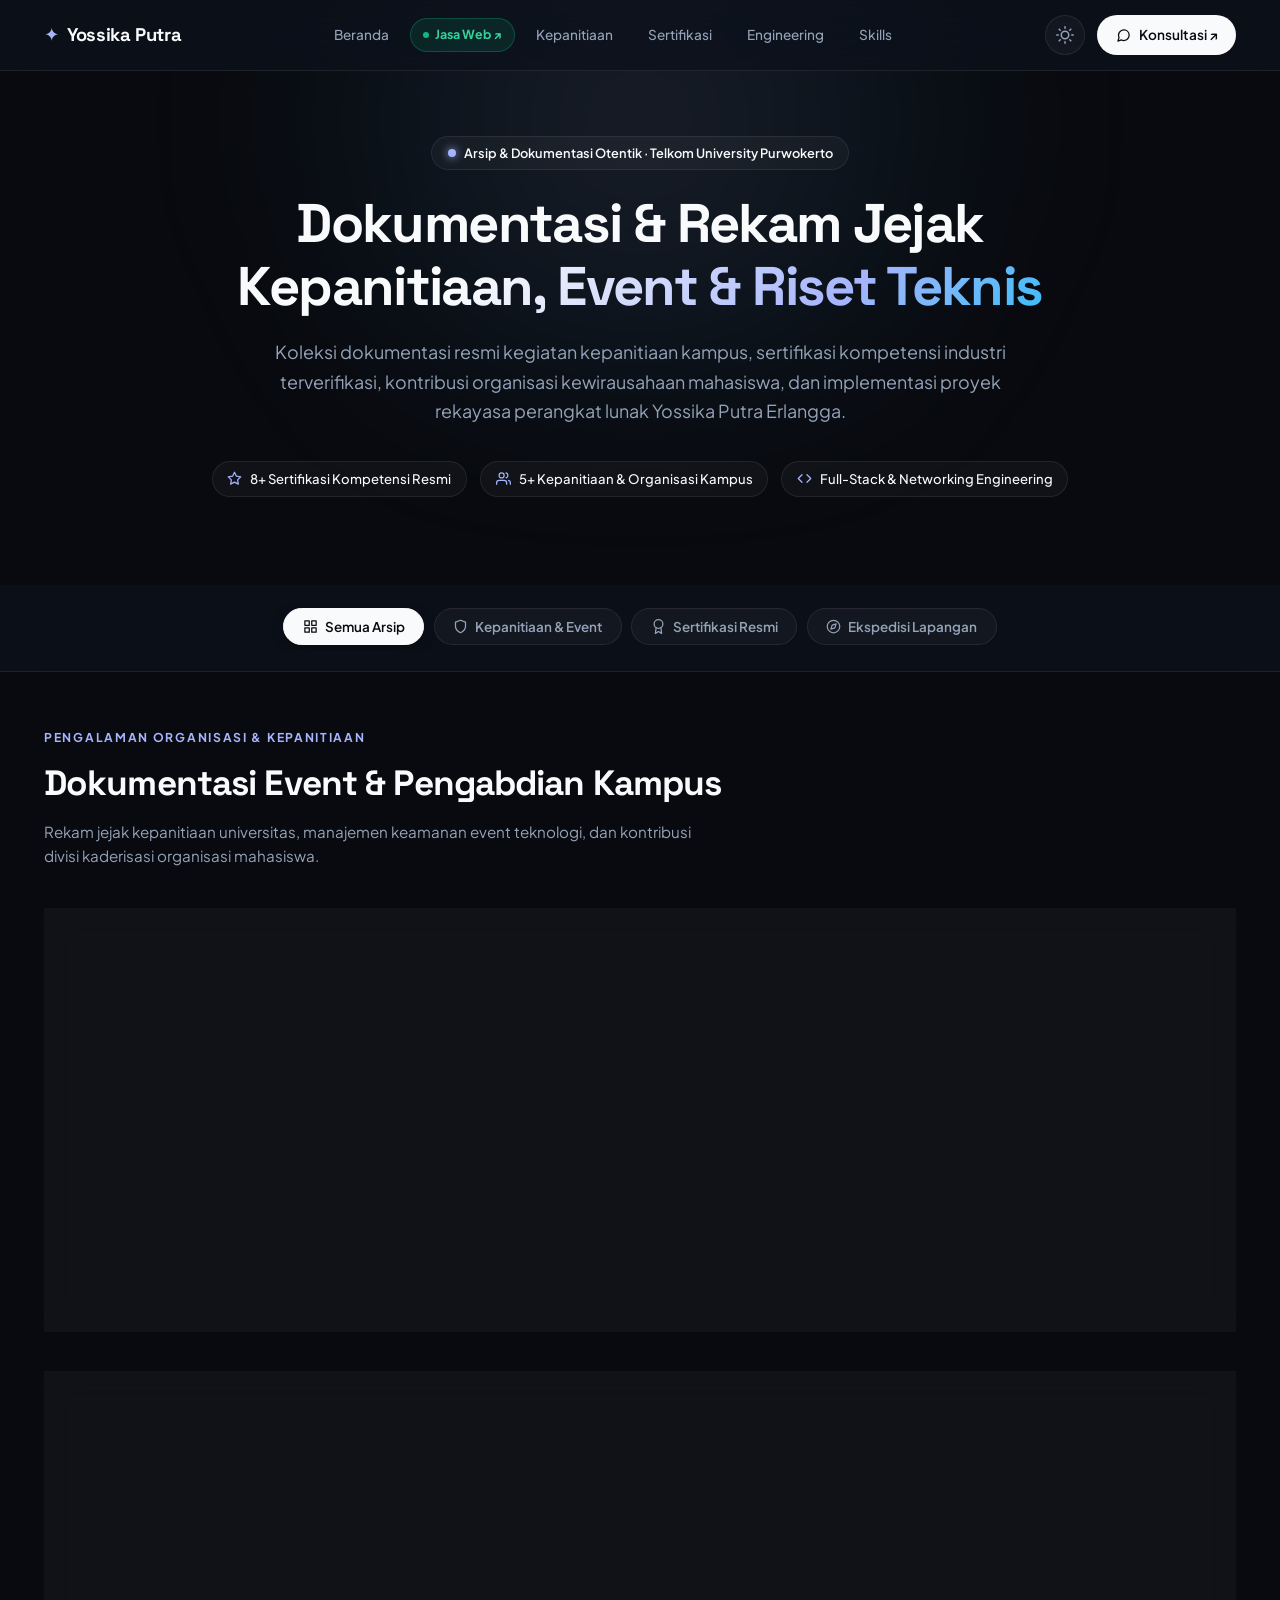
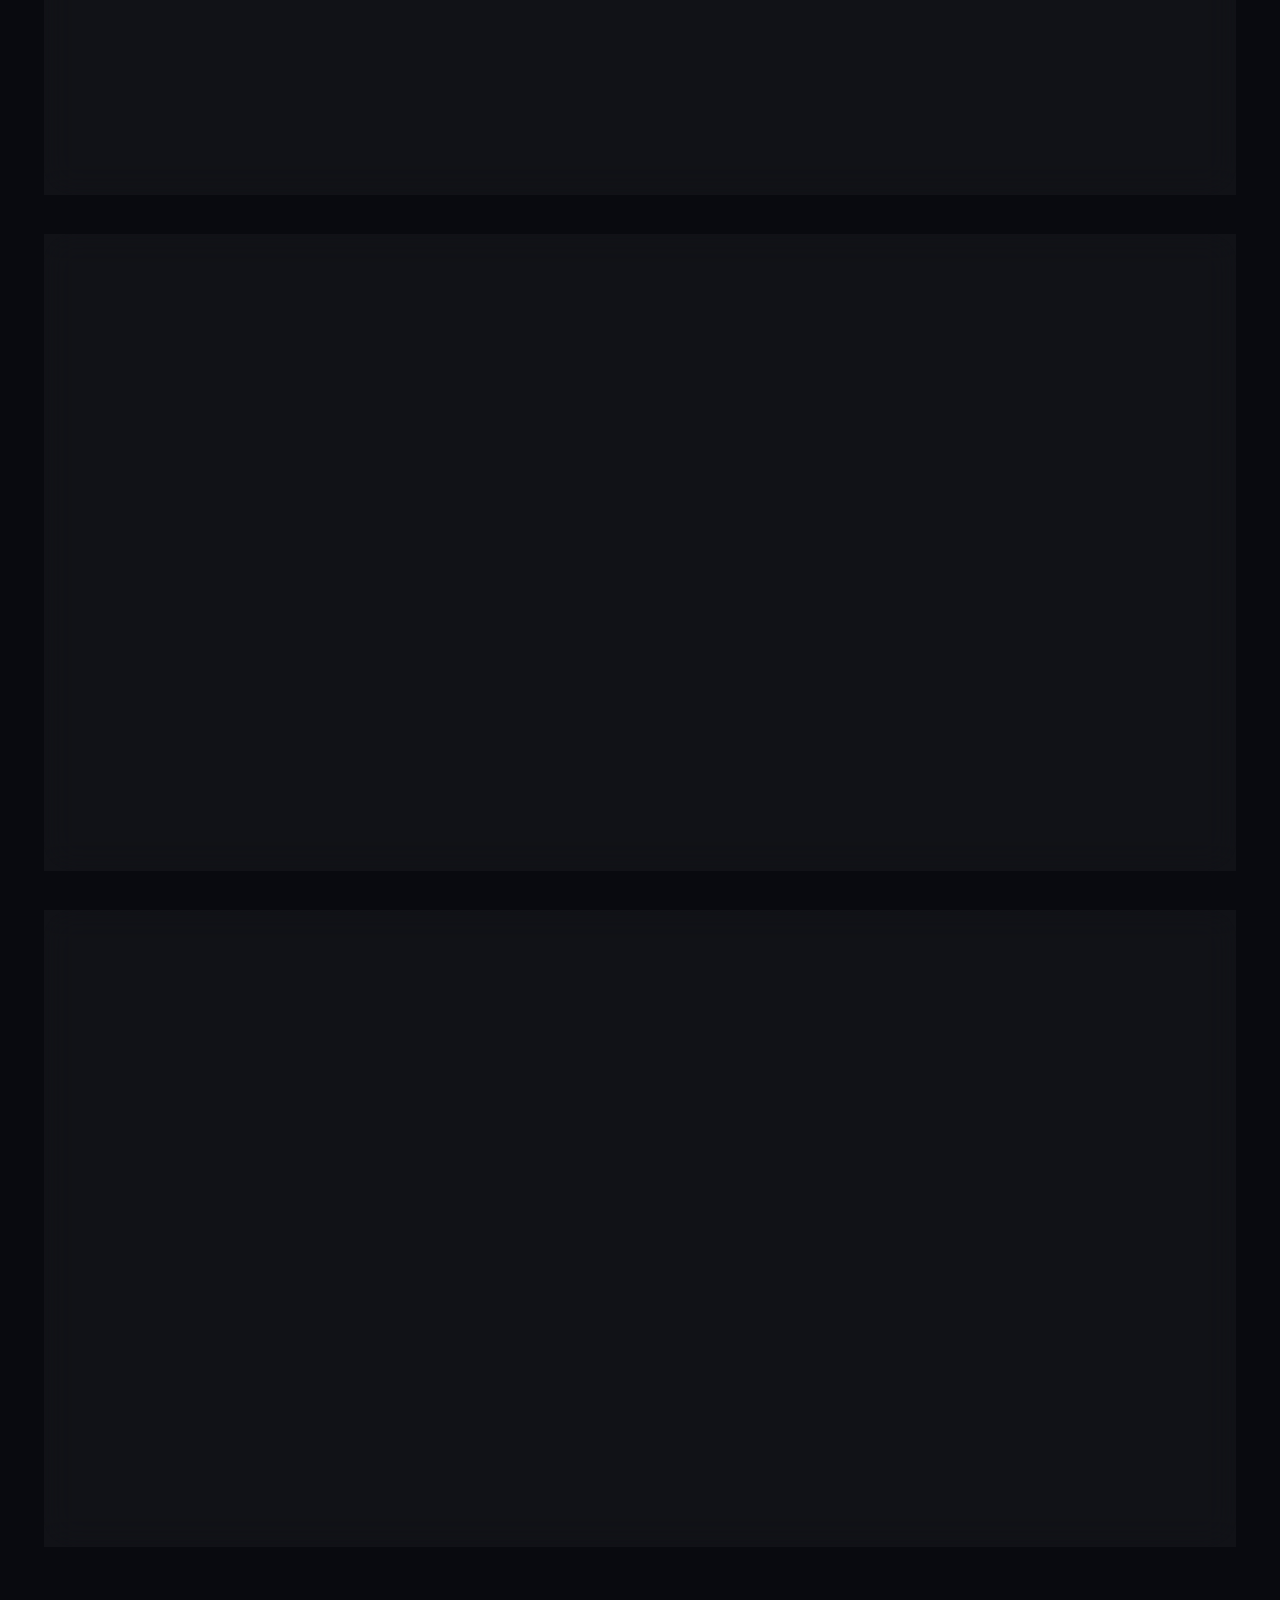
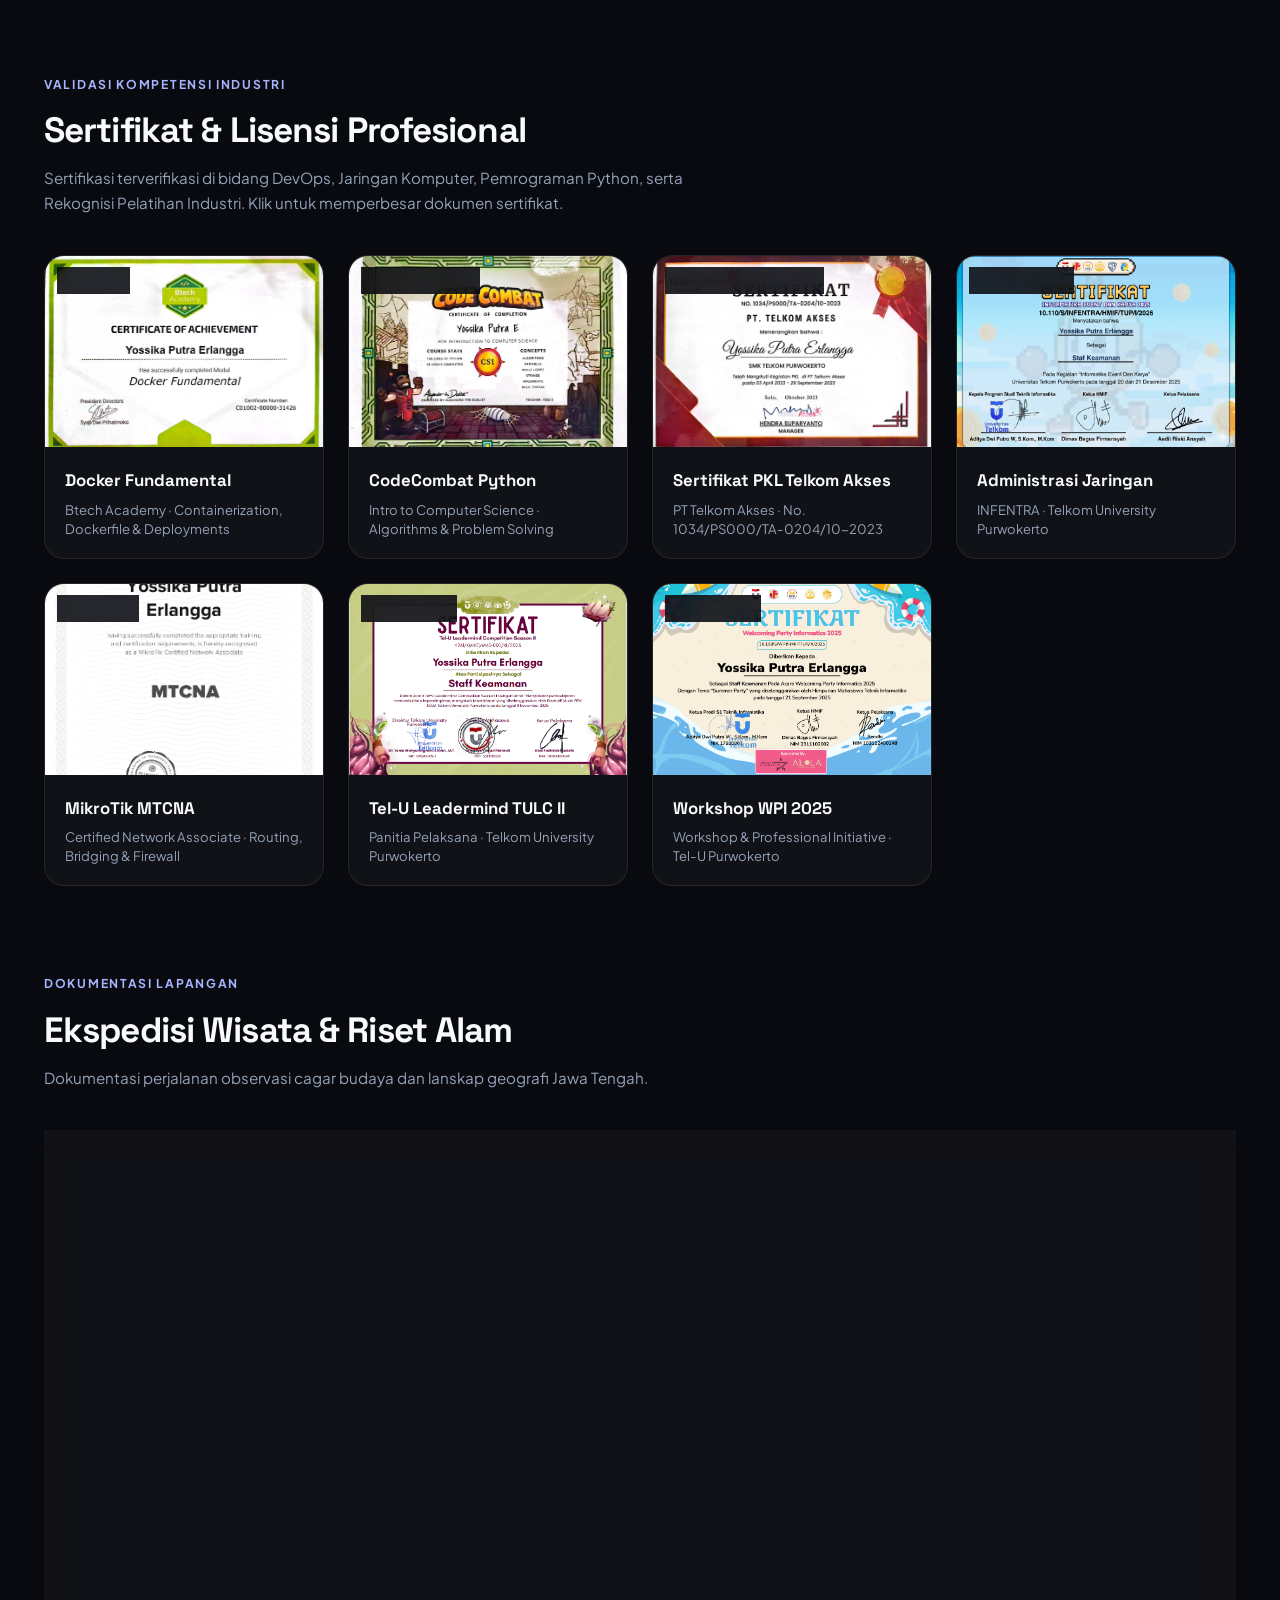
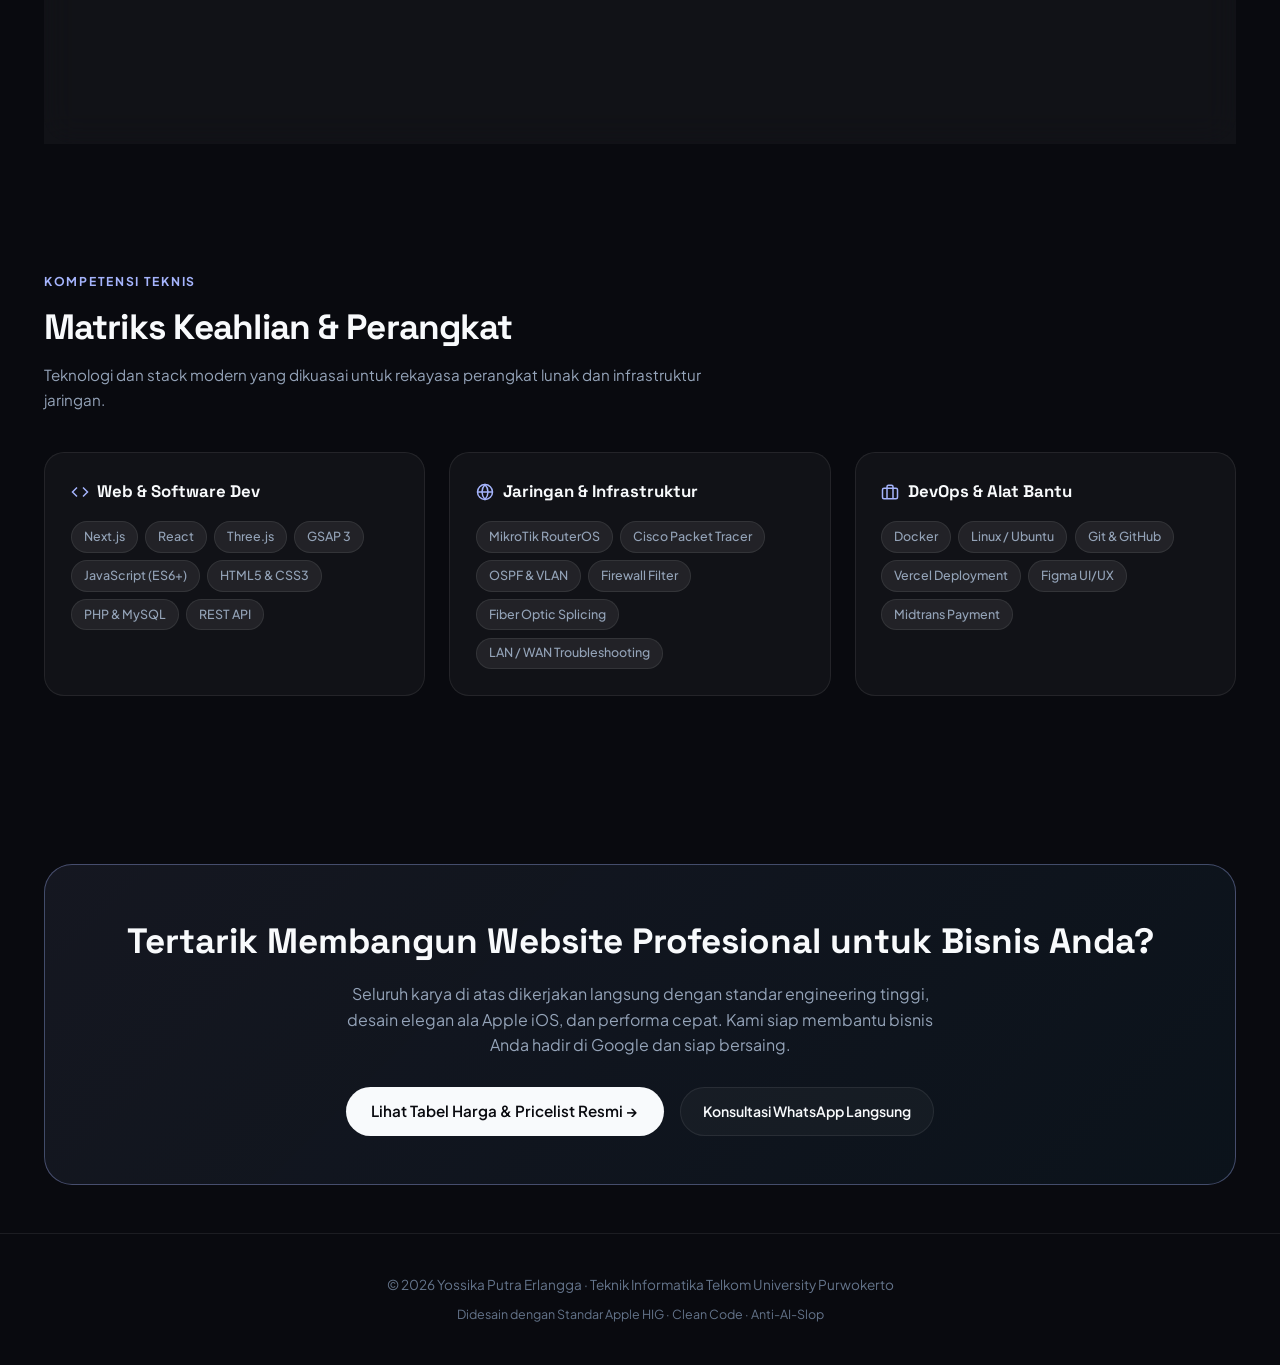
==== commit c685a9c2: "feat(portfolio): optimize hero section scaling, mobile ticker, CTA alignment and consolidated floati" ====
--- a/dokumentasi/index.html
+++ b/dokumentasi/index.html
@@ -1113,10 +1113,7 @@
             <svg viewBox="0 0 24 24" fill="none" stroke="currentColor" stroke-width="2" stroke-linecap="round" stroke-linejoin="round"><circle cx="12" cy="8" r="7"></circle><polyline points="8.21 13.89 7 23 12 20 17 23 15.79 13.88"></polyline></svg>
             Sertifikasi Resmi
           </button>
-          <button class="filter-tab" data-filter="projects">
-            <svg viewBox="0 0 24 24" fill="none" stroke="currentColor" stroke-width="2" stroke-linecap="round" stroke-linejoin="round"><polyline points="16 18 22 12 16 6"></polyline><polyline points="8 6 2 12 8 18"></polyline></svg>
-            Engineering &amp; Code
-          </button>
+          
           <button class="filter-tab" data-filter="ekspedisi">
             <svg viewBox="0 0 24 24" fill="none" stroke="currentColor" stroke-width="2" stroke-linecap="round" stroke-linejoin="round"><circle cx="12" cy="12" r="10"></circle><polygon points="16.24 7.76 14.12 14.12 7.76 16.24 9.88 9.88 16.24 7.76"></polygon></svg>
             Ekspedisi Lapangan
@@ -1377,192 +1374,11 @@
             </div>
           </article>
 
-          <!-- Cert 8: Cisco Packet Tracer -->
-          <article class="cert-card" style="cursor:default;">
-            <div class="cert-img-wrap" style="display:flex;align-items:center;justify-content:center;background:var(--surface-hover);">
-              <span class="cert-badge">Simulation</span>
-              <svg width="48" height="48" viewBox="0 0 24 24" fill="none" stroke="currentColor" stroke-width="1.5" style="color:var(--accent);"><circle cx="12" cy="12" r="10"></circle><line x1="2" y1="12" x2="22" y2="12"></line><path d="M12 2a15.3 15.3 0 0 1 4 10 15.3 15.3 0 0 1-4 10 15.3 15.3 0 0 1-4-10 15.3 15.3 0 0 1 4-10z"></path></svg>
-            </div>
-            <div class="cert-body">
-              <h3 class="cert-title">Cisco Packet Tracer</h3>
-              <p class="cert-issuer">Topologi OSPF, VLAN, &amp; Routing Protocols</p>
-            </div>
-          </article>
+
         </div>
       </section>
 
-      <!-- ════ 3. ENGINEERING & PROJECTS ════ -->
-      <section class="doc-section filterable-item" data-category="projects" id="projects">
-        <div class="section-header">
-          <span class="section-eyebrow">Rekayasa Perangkat Lunak &amp; Sistem</span>
-          <h2 class="section-title">Karya Web &amp; Engineering Unggulan</h2>
-          <p class="section-sub">Arsitektur web modern dengan integrasi AR 3D, Point of Sale ritel, payment gateway instan, dan performa tinggi.</p>
-        </div>
-
-        <div class="project-grid">
-          <!-- Proj 1: Optik I See You -->
-          <div class="proj-card">
-            <div class="proj-top">
-              <div class="proj-icon-box">
-                <svg width="22" height="22" viewBox="0 0 24 24" fill="none" stroke="currentColor" stroke-width="2"><path d="M1 12s4-8 11-8 11 8 11 8-4 8-11 8-11-8-11-8z"></path><circle cx="12" cy="12" r="3"></circle></svg>
-              </div>
-              <span class="proj-category">AR Web Platform</span>
-            </div>
-            <h3 class="proj-title">Optik I See You</h3>
-            <p class="proj-meta">Next.js · Three.js 3D · Google MediaPipe AI</p>
-            <ul class="proj-bullets">
-              <li class="proj-bullet-item">
-                <svg width="14" height="14" viewBox="0 0 24 24" fill="none" stroke="currentColor" stroke-width="2.5"><polyline points="20 6 9 17 4 12"></polyline></svg>
-                <span>AR Virtual Try-On 3D kacamata real-time kamera wajah</span>
-              </li>
-              <li class="proj-bullet-item">
-                <svg width="14" height="14" viewBox="0 0 24 24" fill="none" stroke="currentColor" stroke-width="2.5"><polyline points="20 6 9 17 4 12"></polyline></svg>
-                <span>AI Photobooth &amp; smart routing WhatsApp 4 cabang</span>
-              </li>
-              <li class="proj-bullet-item">
-                <svg width="14" height="14" viewBox="0 0 24 24" fill="none" stroke="currentColor" stroke-width="2.5"><polyline points="20 6 9 17 4 12"></polyline></svg>
-                <span>Live production: optikiseeyou.com</span>
-              </li>
-            </ul>
-            <a href="https://optikiseeyou.com" target="_blank" rel="noopener" class="nav-jasa-pill" style="align-self:flex-start;">Buka Website ↗</a>
-          </div>
-
-          <!-- Proj 2: Sistem POS IRIS -->
-          <div class="proj-card">
-            <div class="proj-top">
-              <div class="proj-icon-box">
-                <svg width="22" height="22" viewBox="0 0 24 24" fill="none" stroke="currentColor" stroke-width="2"><rect x="2" y="3" width="20" height="14" rx="2" ry="2"></rect><line x1="8" y1="21" x2="16" y2="21"></line><line x1="12" y1="17" x2="12" y2="21"></line></svg>
-              </div>
-              <span class="proj-category">Enterprise POS</span>
-            </div>
-            <h3 class="proj-title">Sistem POS IRIS</h3>
-            <p class="proj-meta">Point of Sale · Thermal Printing · Multi-Branch</p>
-            <ul class="proj-bullets">
-              <li class="proj-bullet-item">
-                <svg width="14" height="14" viewBox="0 0 24 24" fill="none" stroke="currentColor" stroke-width="2.5"><polyline points="20 6 9 17 4 12"></polyline></svg>
-                <span>Scanner barcode kilat &amp; cetak thermal 58/80mm</span>
-              </li>
-              <li class="proj-bullet-item">
-                <svg width="14" height="14" viewBox="0 0 24 24" fill="none" stroke="currentColor" stroke-width="2.5"><polyline points="20 6 9 17 4 12"></polyline></svg>
-                <span>Audit resep lensa kacamata pasien &amp; stok cabang</span>
-              </li>
-              <li class="proj-bullet-item">
-                <svg width="14" height="14" viewBox="0 0 24 24" fill="none" stroke="currentColor" stroke-width="2.5"><polyline points="20 6 9 17 4 12"></polyline></svg>
-                <span>Rekapitulasi omzet dan laba rugi otomatis harian</span>
-              </li>
-            </ul>
-            <span class="activity-role-pill" style="align-self:flex-start;">Persiapan Rilis Resmi</span>
-          </div>
-
-          <!-- Proj 3: MUBES HIPMI System -->
-          <div class="proj-card">
-            <div class="proj-top">
-              <div class="proj-icon-box">
-                <svg width="22" height="22" viewBox="0 0 24 24" fill="none" stroke="currentColor" stroke-width="2"><path d="M14 2H6a2 2 0 0 0-2 2v16a2 2 0 0 0 2 2h12a2 2 0 0 0 2-2V8z"></path><polyline points="14 2 14 8 20 8"></polyline><line x1="16" y1="13" x2="8" y2="13"></line><line x1="16" y1="17" x2="8" y2="17"></line></svg>
-              </div>
-              <span class="proj-category">Organizational Web</span>
-            </div>
-            <h3 class="proj-title">Sistem MUBES HIPMI</h3>
-            <p class="proj-meta">GSAP 3 · Interactive DOM · Apple HIG</p>
-            <ul class="proj-bullets">
-              <li class="proj-bullet-item">
-                <svg width="14" height="14" viewBox="0 0 24 24" fill="none" stroke="currentColor" stroke-width="2.5"><polyline points="20 6 9 17 4 12"></polyline></svg>
-                <span>Kalkulasi otomatis RAB 7 divisi panitia sidang</span>
-              </li>
-              <li class="proj-bullet-item">
-                <svg width="14" height="14" viewBox="0 0 24 24" fill="none" stroke="currentColor" stroke-width="2.5"><polyline points="20 6 9 17 4 12"></polyline></svg>
-                <span>Transparansi konstitusi AD/ART interaktif</span>
-              </li>
-              <li class="proj-bullet-item">
-                <svg width="14" height="14" viewBox="0 0 24 24" fill="none" stroke="currentColor" stroke-width="2.5"><polyline points="20 6 9 17 4 12"></polyline></svg>
-                <span>Live app: /mubes-hipmi.html</span>
-              </li>
-            </ul>
-            <a href="/mubes-hipmi.html" class="nav-jasa-pill" style="align-self:flex-start;">Buka Sistem ↗</a>
-          </div>
-
-          <!-- Proj 4: Food-TYU -->
-          <div class="proj-card">
-            <div class="proj-top">
-              <div class="proj-icon-box">
-                <svg width="22" height="22" viewBox="0 0 24 24" fill="none" stroke="currentColor" stroke-width="2"><circle cx="9" cy="21" r="1"></circle><circle cx="20" cy="21" r="1"></circle><path d="M1 1h4l2.68 13.39a2 2 0 0 0 2 1.61h9.72a2 2 0 0 0 2-1.61L23 6H6"></path></svg>
-              </div>
-              <span class="proj-category">E-Canteen &amp; Fintech</span>
-            </div>
-            <h3 class="proj-title">Food-TYU E-Canteen</h3>
-            <p class="proj-meta">PHP · MySQL · Midtrans Snap QRIS</p>
-            <ul class="proj-bullets">
-              <li class="proj-bullet-item">
-                <svg width="14" height="14" viewBox="0 0 24 24" fill="none" stroke="currentColor" stroke-width="2.5"><polyline points="20 6 9 17 4 12"></polyline></svg>
-                <span>Pemesanan menu kantin digital tanpa antre</span>
-              </li>
-              <li class="proj-bullet-item">
-                <svg width="14" height="14" viewBox="0 0 24 24" fill="none" stroke="currentColor" stroke-width="2.5"><polyline points="20 6 9 17 4 12"></polyline></svg>
-                <span>Integrasi Midtrans QRIS/GoPay real-time callback</span>
-              </li>
-              <li class="proj-bullet-item">
-                <svg width="14" height="14" viewBox="0 0 24 24" fill="none" stroke="currentColor" stroke-width="2.5"><polyline points="20 6 9 17 4 12"></polyline></svg>
-                <span>Dashboard analitik omzet vendor harian</span>
-              </li>
-            </ul>
-            <a href="/#projects" class="nav-jasa-pill" style="align-self:flex-start;">Lihat Studi Kasus ↗</a>
-          </div>
-
-          <!-- Proj 5: Routing OSPF -->
-          <div class="proj-card">
-            <div class="proj-top">
-              <div class="proj-icon-box">
-                <svg width="22" height="22" viewBox="0 0 24 24" fill="none" stroke="currentColor" stroke-width="2"><circle cx="12" cy="12" r="10"></circle><line x1="2" y1="12" x2="22" y2="12"></line><path d="M12 2a15.3 15.3 0 0 1 4 10 15.3 15.3 0 0 1-4 10 15.3 15.3 0 0 1-4-10 15.3 15.3 0 0 1 4-10z"></path></svg>
-              </div>
-              <span class="proj-category">Networking Design</span>
-            </div>
-            <h3 class="proj-title">Routing OSPF Multi-Area</h3>
-            <p class="proj-meta">Cisco Packet Tracer · Subnetting VLSM</p>
-            <ul class="proj-bullets">
-              <li class="proj-bullet-item">
-                <svg width="14" height="14" viewBox="0 0 24 24" fill="none" stroke="currentColor" stroke-width="2.5"><polyline points="20 6 9 17 4 12"></polyline></svg>
-                <span>Desain topologi redundan multi-router Cisco</span>
-              </li>
-              <li class="proj-bullet-item">
-                <svg width="14" height="14" viewBox="0 0 24 24" fill="none" stroke="currentColor" stroke-width="2.5"><polyline points="20 6 9 17 4 12"></polyline></svg>
-                <span>Konfigurasi link-state routing OSPF area 0</span>
-              </li>
-              <li class="proj-bullet-item">
-                <svg width="14" height="14" viewBox="0 0 24 24" fill="none" stroke="currentColor" stroke-width="2.5"><polyline points="20 6 9 17 4 12"></polyline></svg>
-                <span>Simulasi failover dan optimalisasi bandwidth</span>
-              </li>
-            </ul>
-            <span class="activity-role-pill" style="align-self:flex-start;">Simulasi Teknis</span>
-          </div>
-
-          <!-- Proj 6: KK5 Cinematic -->
-          <div class="proj-card">
-            <div class="proj-top">
-              <div class="proj-icon-box">
-                <svg width="22" height="22" viewBox="0 0 24 24" fill="none" stroke="currentColor" stroke-width="2"><polygon points="23 7 16 12 23 17 23 7"></polygon><rect x="1" y="5" width="15" height="14" rx="2" ry="2"></rect></svg>
-              </div>
-              <span class="proj-category">Creative Production</span>
-            </div>
-            <h3 class="proj-title">KK5 Cinematic Project</h3>
-            <p class="proj-meta">Video Production · Color Grading · Storyboarding</p>
-            <ul class="proj-bullets">
-              <li class="proj-bullet-item">
-                <svg width="14" height="14" viewBox="0 0 24 24" fill="none" stroke="currentColor" stroke-width="2.5"><polyline points="20 6 9 17 4 12"></polyline></svg>
-                <span>Produksi visual sinematik dengan alur cerita terstruktur</span>
-              </li>
-              <li class="proj-bullet-item">
-                <svg width="14" height="14" viewBox="0 0 24 24" fill="none" stroke="currentColor" stroke-width="2.5"><polyline points="20 6 9 17 4 12"></polyline></svg>
-                <span>Teknik pencahayaan, audio mastering, dan transisi halus</span>
-              </li>
-              <li class="proj-bullet-item">
-                <svg width="14" height="14" viewBox="0 0 24 24" fill="none" stroke="currentColor" stroke-width="2.5"><polyline points="20 6 9 17 4 12"></polyline></svg>
-                <span>Dokumentasi karya kreatif mahasiswa</span>
-              </li>
-            </ul>
-            <span class="activity-role-pill" style="align-self:flex-start;">Karya Kreatif</span>
-          </div>
-        </div>
-      </section>
+      
 
       <!-- ════ 4. EKSPEDISI & LAPANGAN ════ -->
       <section class="doc-section filterable-item" data-category="ekspedisi" id="ekspedisi">
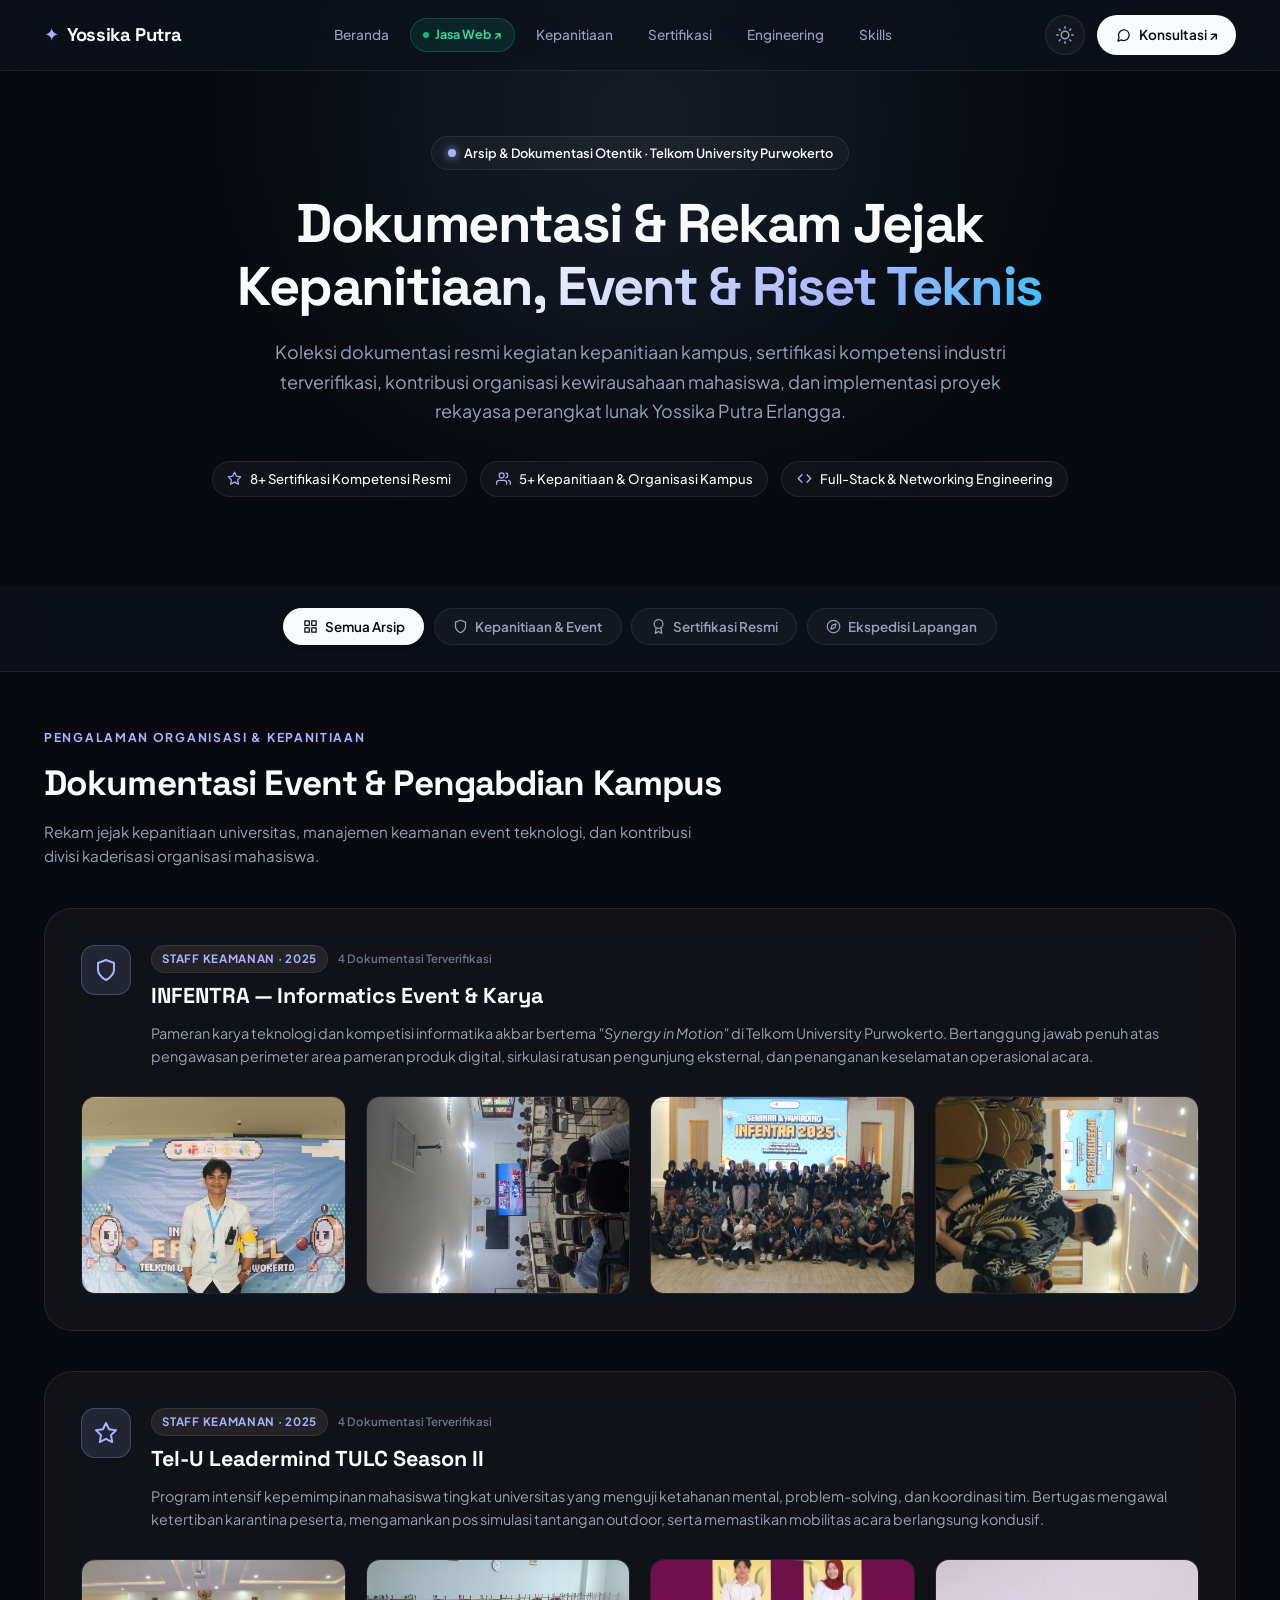
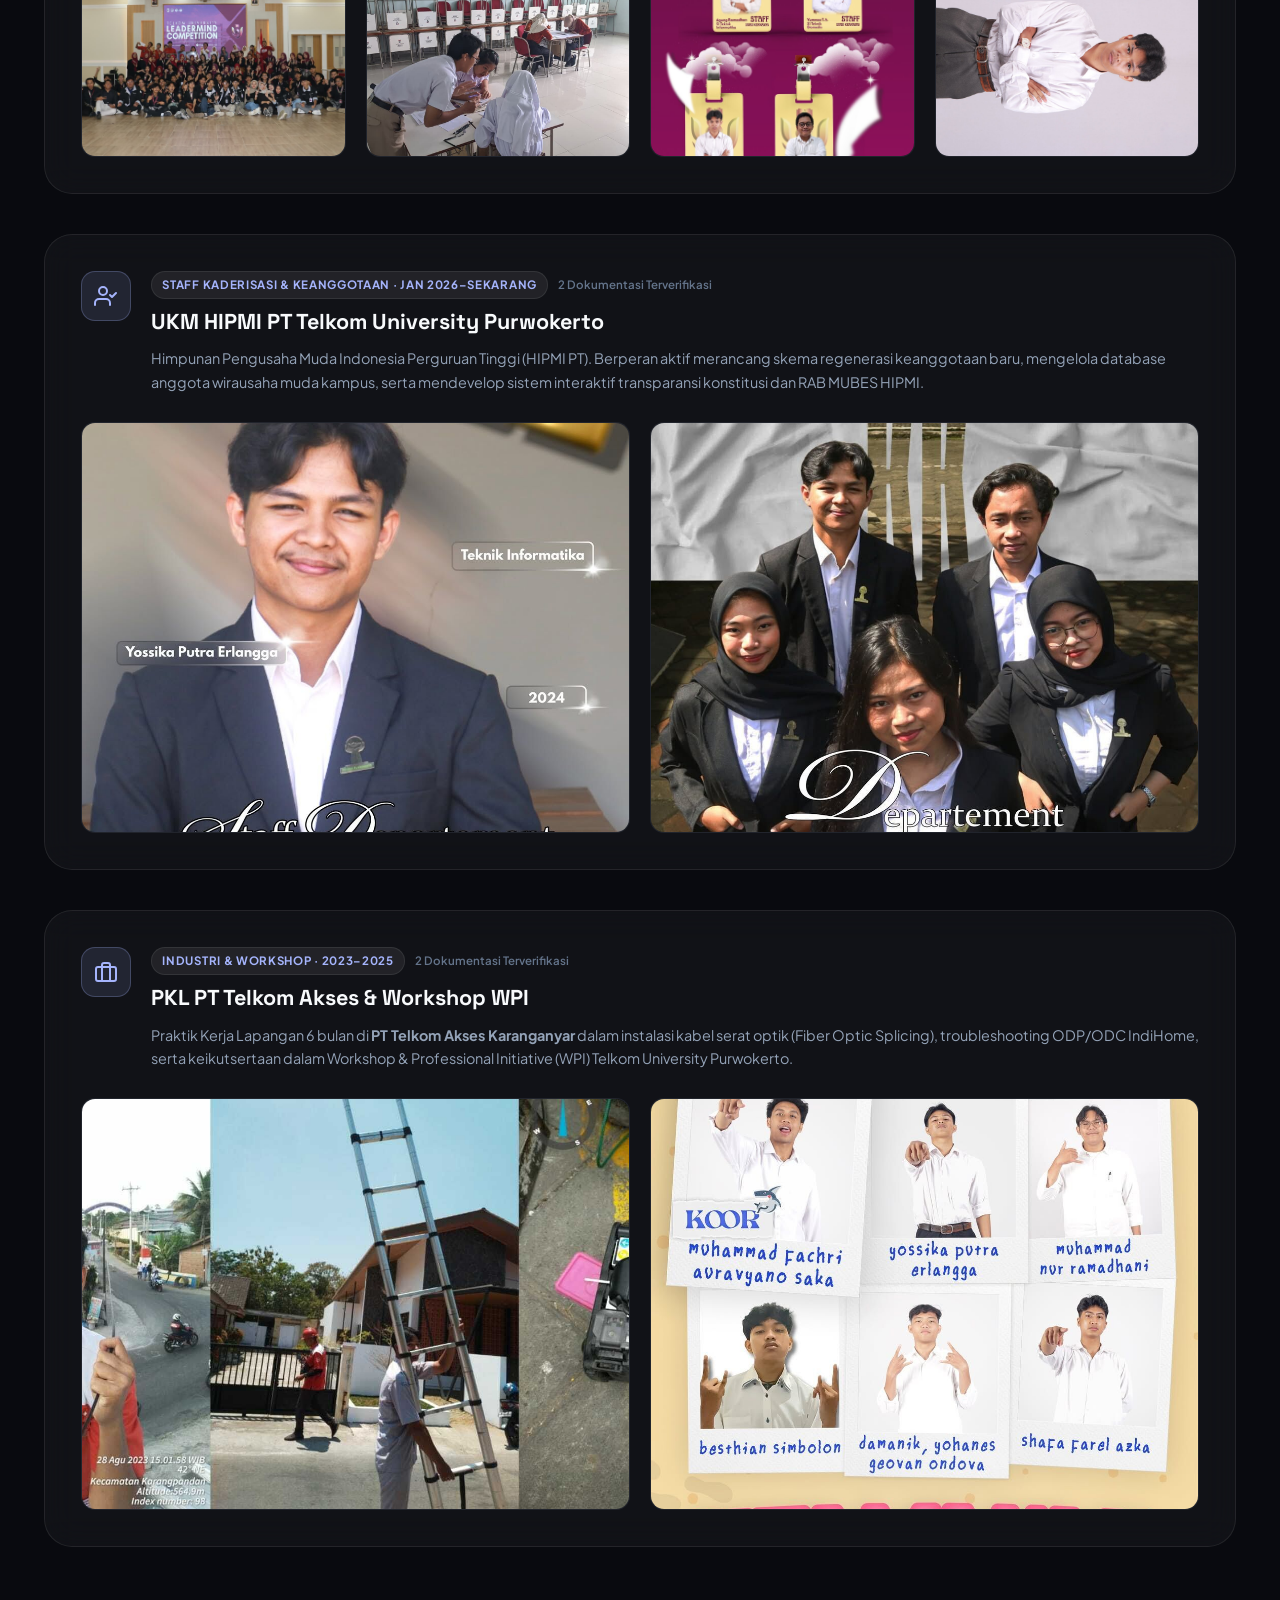
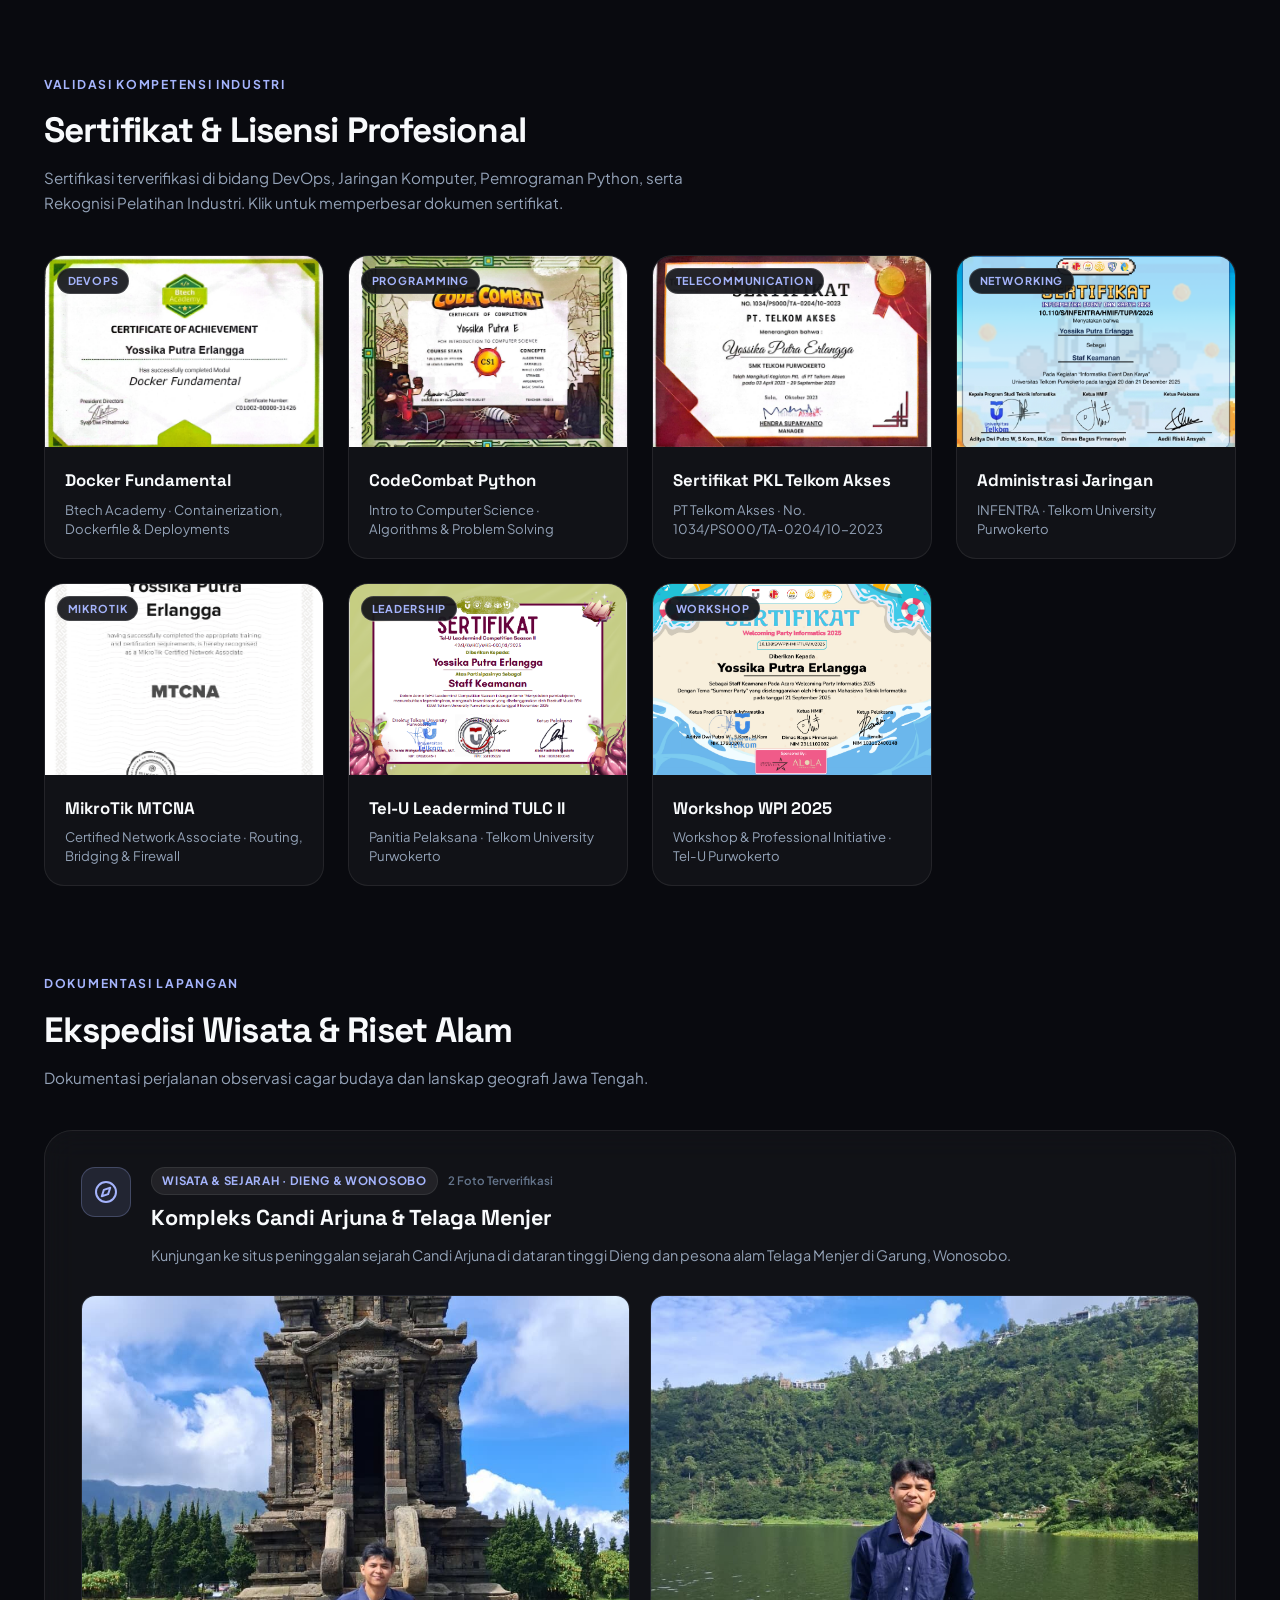
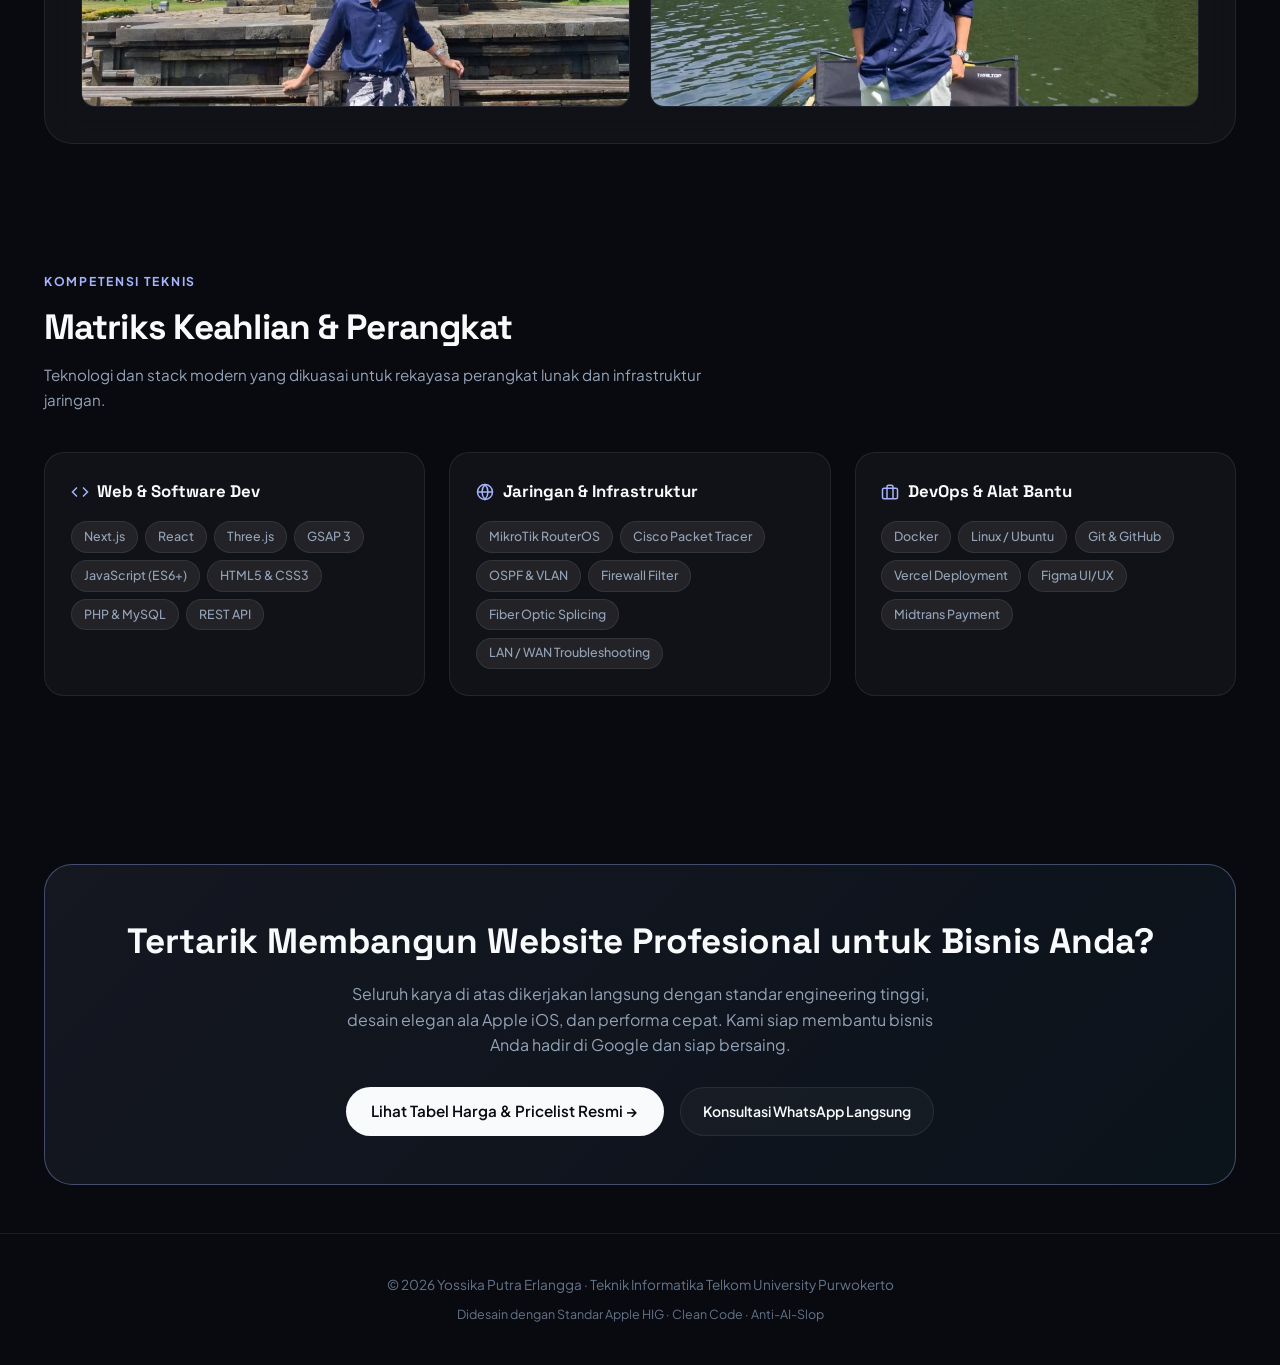
==== commit fc566f6c: "fix(assets): resolve case sensitivity on Linux for gesture-isyarat and food-tyu, complete technical " ====
--- a/dokumentasi/index.html
+++ b/dokumentasi/index.html
@@ -3,19 +3,51 @@
 <head>
   <meta charset="UTF-8">
   <meta name="viewport" content="width=device-width, initial-scale=1.0">
-  <title>Dokumentasi &amp; Arsip Resmi | Yossika Putra Erlangga</title>
-  <meta name="description" content="Dokumentasi resmi, arsip kepanitiaan kampus, sertifikasi kompetensi industri, dan implementasi rekayasa sistem oleh Yossika Putra Erlangga - Mahasiswa Teknik Informatika Telkom University Purwokerto.">
+  <!-- Primary SEO Meta Tags -->
+  <title>Dokumentasi &amp; Rekam Jejak Kepanitiaan Event | Yossika Putra Purwokerto</title>
+  <meta name="title" content="Dokumentasi &amp; Rekam Jejak Kepanitiaan Event | Yossika Putra Purwokerto">
+  <meta name="description" content="Dokumentasi resmi, arsip kepanitiaan kampus, sertifikasi kompetensi industri, dan implementasi rekayasa sistem oleh Yossika Putra di Purwokerto, Banyumas, Jawa Tengah.">
   <meta name="author" content="Yossika Putra Erlangga">
-  <meta name="robots" content="index, follow">
+  <meta name="robots" content="index, follow, max-image-preview:large, max-snippet:-1, max-video-preview:-1">
   <link rel="canonical" href="https://yossikaputra.my.id/dokumentasi">
+
+  <!-- Multi-Search-Engine Verification -->
+  <meta name="msvalidate.01" content="[akan saya isi kodenya setelah daftar]">
+
+  <!-- International & Language Targeting (Hreflang) -->
+  <link rel="alternate" hreflang="id" href="https://yossikaputra.my.id/dokumentasi">
+  <link rel="alternate" hreflang="en" href="https://yossikaputra.my.id/dokumentasi">
+  <link rel="alternate" hreflang="x-default" href="https://yossikaputra.my.id/dokumentasi">
 
   <!-- Open Graph & Social Cards -->
   <meta property="og:type" content="website">
   <meta property="og:url" content="https://yossikaputra.my.id/dokumentasi">
-  <meta property="og:title" content="Dokumentasi &amp; Arsip Resmi | Yossika Putra Erlangga">
-  <meta property="og:description" content="Rekam jejak otentik kepanitiaan universitas, sertifikasi kompetensi, dan rekayasa perangkat lunak berstandar Apple UI/UX.">
-  <meta property="og:image" content="https://yossikaputra.my.id/assets/img/FOTO%20JAS%20FRESH.jpeg">
+  <meta property="og:title" content="Dokumentasi &amp; Rekam Jejak Kepanitiaan Event | Yossika Putra Purwokerto">
+  <meta property="og:description" content="Rekam jejak otentik kepanitiaan universitas, sertifikasi kompetensi, dan rekayasa perangkat lunak oleh Yossika Putra.">
+  <meta property="og:image" content="https://yossikaputra.my.id/assets/img/foto-jas-fresh.webp">
+  <meta property="og:locale" content="id_ID">
+  <meta property="og:locale:alternate" content="en_US">
   <meta name="theme-color" content="#090a0f">
+
+  <!-- Schema.org JSON-LD Structured Data -->
+  <script type="application/ld+json">
+  {
+    "@context": "https://schema.org",
+    "@type": "WebPage",
+    "@id": "https://yossikaputra.my.id/dokumentasi#webpage",
+    "url": "https://yossikaputra.my.id/dokumentasi",
+    "name": "Dokumentasi & Rekam Jejak Resmi — Yossika Putra Purwokerto",
+    "description": "Dokumentasi arsip kepanitiaan, kepemimpinan organisasi, event teknologi, dan sertifikasi industri Yossika Putra di Purwokerto, Jawa Tengah.",
+    "dateModified": "2026-09-24",
+    "isPartOf": {
+      "@type": "WebSite",
+      "@id": "https://yossikaputra.my.id/#website",
+      "url": "https://yossikaputra.my.id",
+      "name": "Yossika Putra Portfolio & Jasa Website Purwokerto"
+    },
+    "inLanguage": ["id-ID", "en-US"]
+  }
+  </script>
 
   <!-- Apple Touch & Favicons -->
   <link rel="icon" type="image/x-icon" href="/favicon.ico">
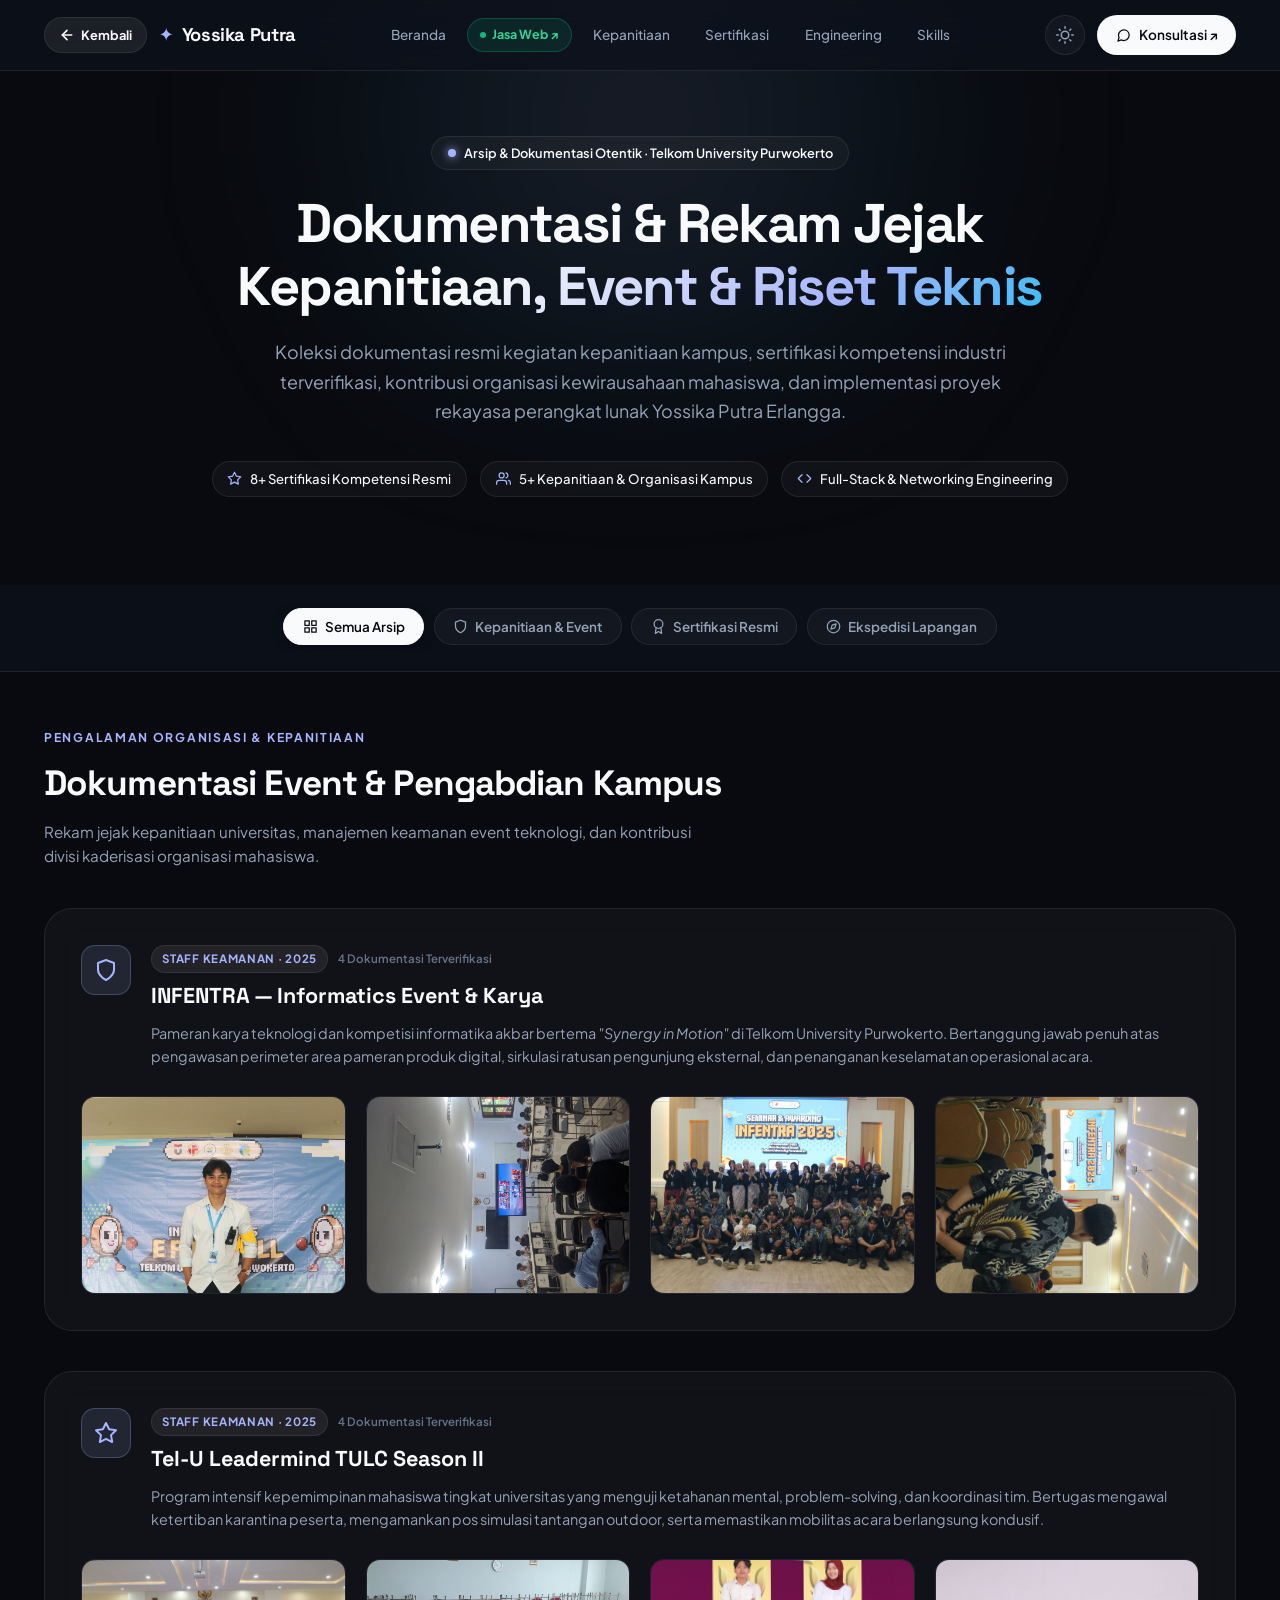
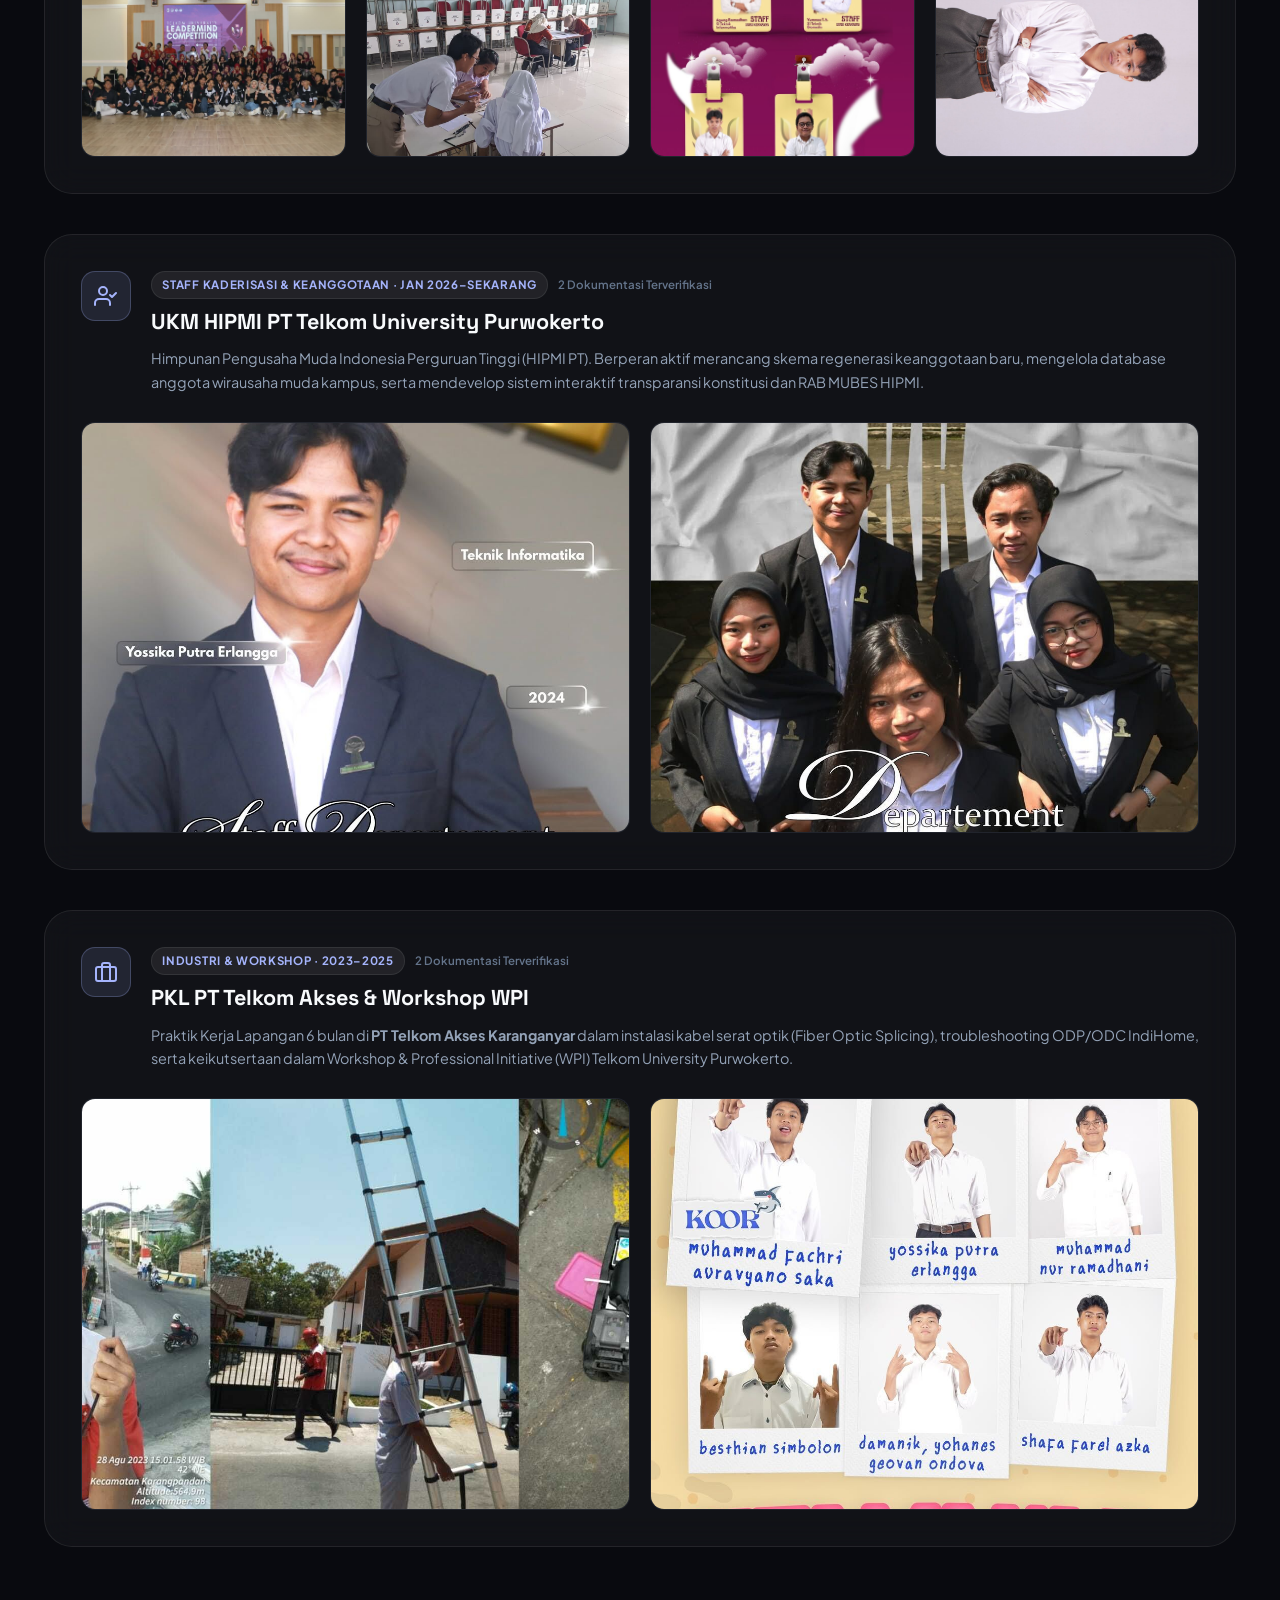
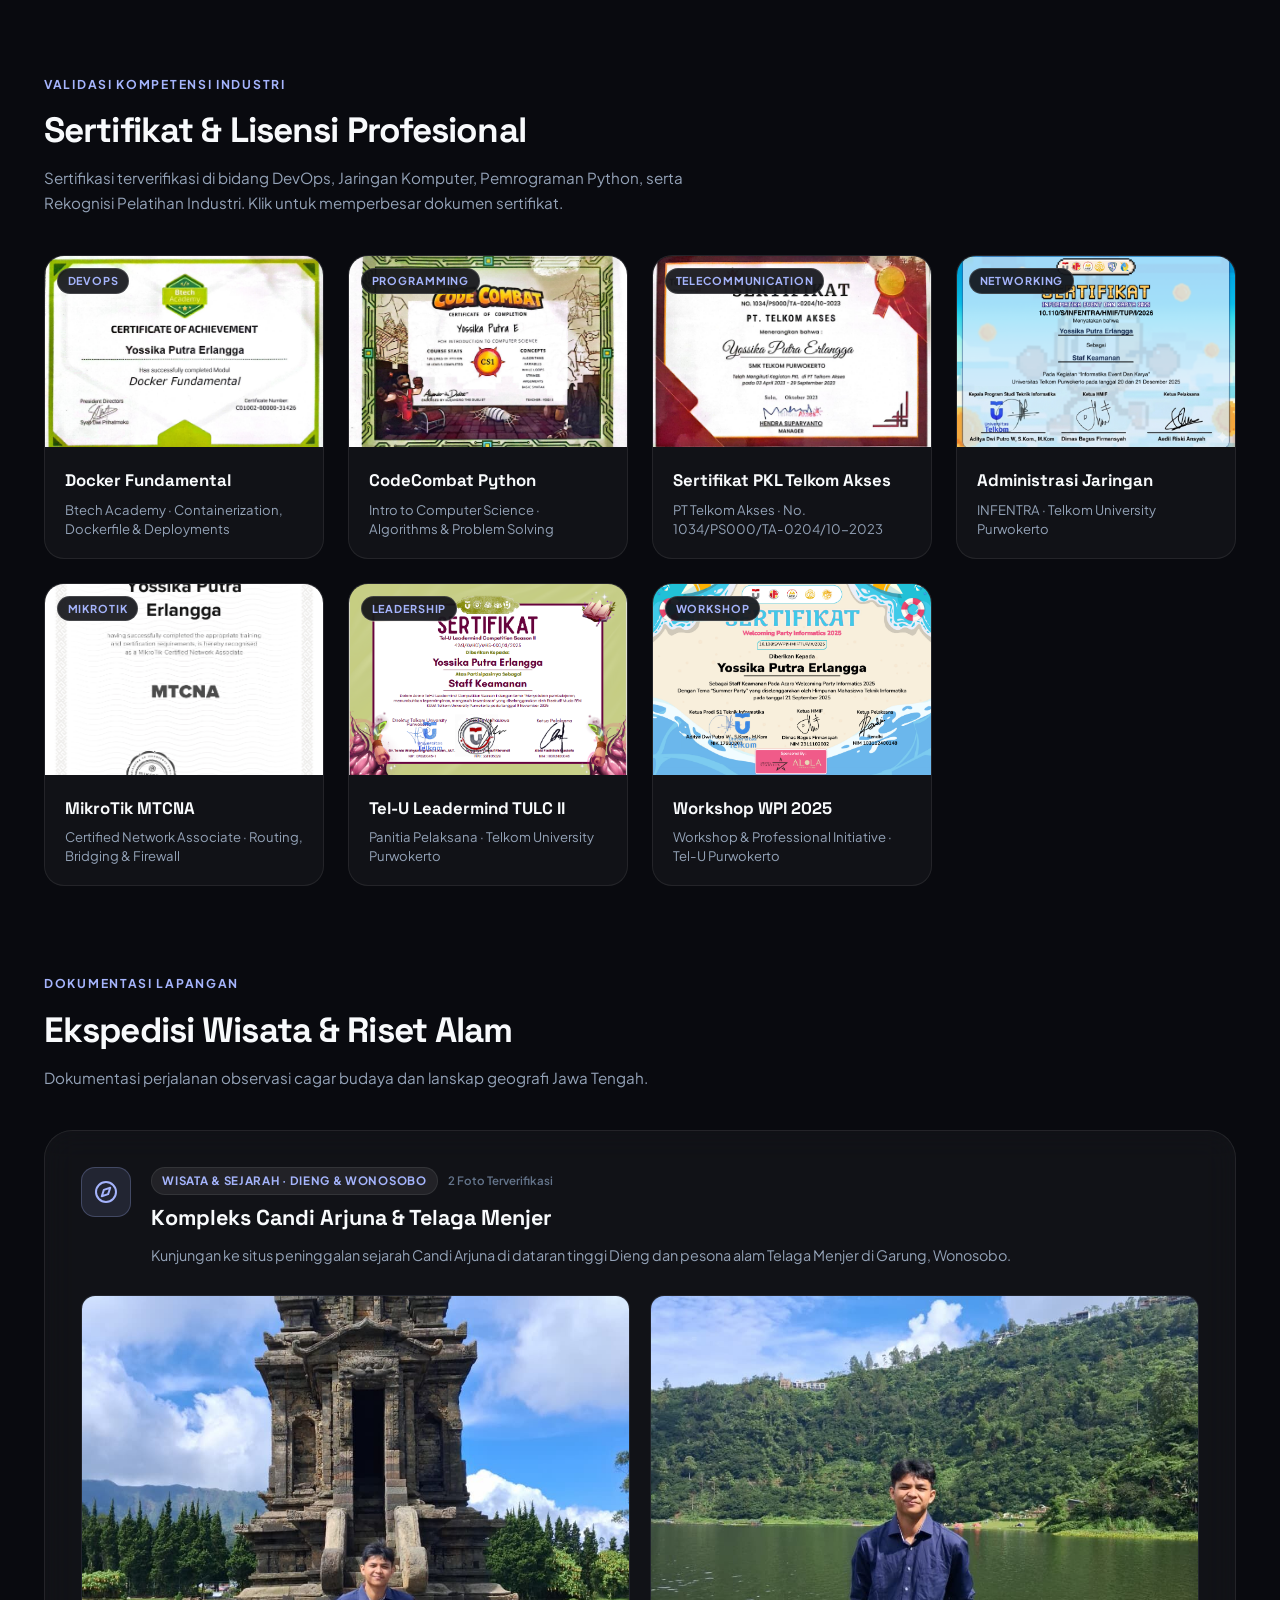
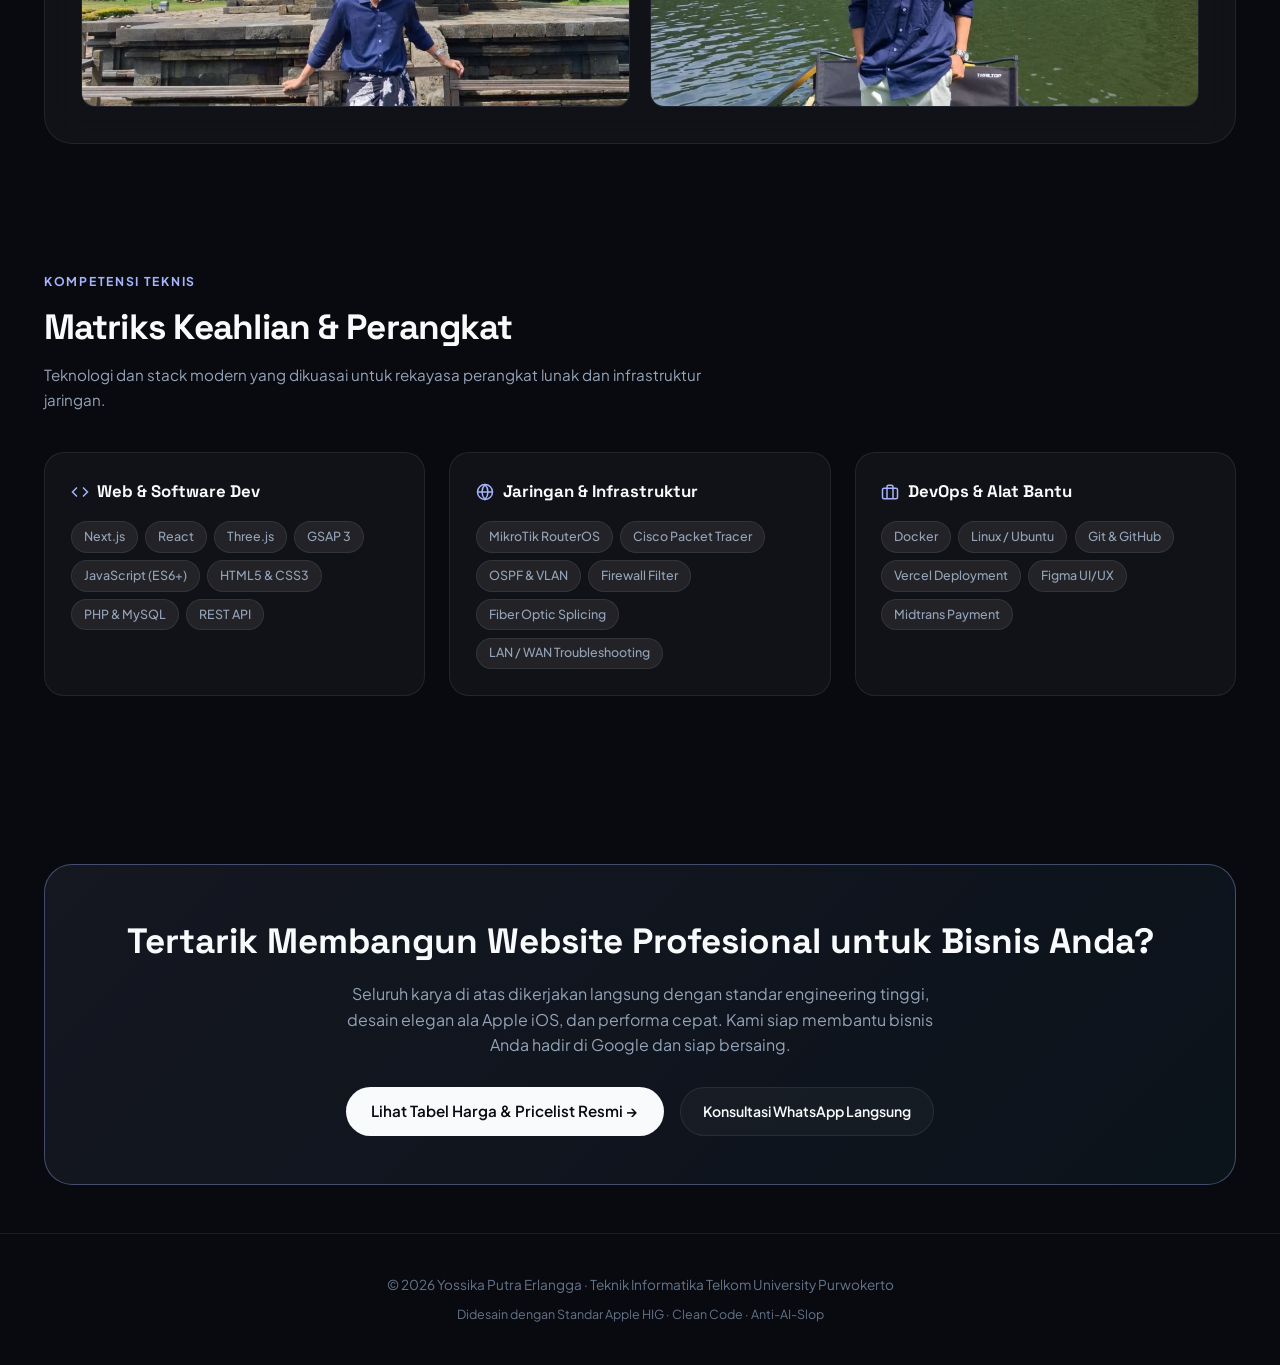
==== commit 30240fcf: "feat: add Product by badge with portfolio avatar and links" ====
--- a/dokumentasi/index.html
+++ b/dokumentasi/index.html
@@ -1064,9 +1064,15 @@
   <!-- ════ HEADER / NAVBAR ════ -->
   <header class="nav-header">
     <div class="container nav-inner">
-      <a href="/" class="nav-brand" aria-label="Kembali ke Beranda Yossika Putra">
-        <span class="nav-brand-sparkle">✦</span> Yossika Putra
-      </a>
+      <div style="display:flex;align-items:center;gap:0.75rem;">
+        <a href="/" class="nav-pinned-back-btn" aria-label="Kembali ke Beranda" style="display:inline-flex;align-items:center;gap:0.4rem;padding:0.4rem 0.85rem;border-radius:999px;background:var(--surface-hover);border:1px solid var(--border);color:var(--text-primary);font-size:0.8rem;font-weight:700;text-decoration:none;">
+          <svg width="16" height="16" viewBox="0 0 24 24" fill="none" stroke="currentColor" stroke-width="2.5" stroke-linecap="round" stroke-linejoin="round"><line x1="19" y1="12" x2="5" y2="12"></line><polyline points="12 19 5 12 12 5"></polyline></svg>
+          <span>Kembali</span>
+        </a>
+        <a href="/" class="nav-brand" aria-label="Kembali ke Beranda Yossika Putra">
+          <span class="nav-brand-sparkle">✦</span> Yossika Putra
+        </a>
+      </div>
 
       <nav>
         <ul class="nav-menu" id="navMenu">
